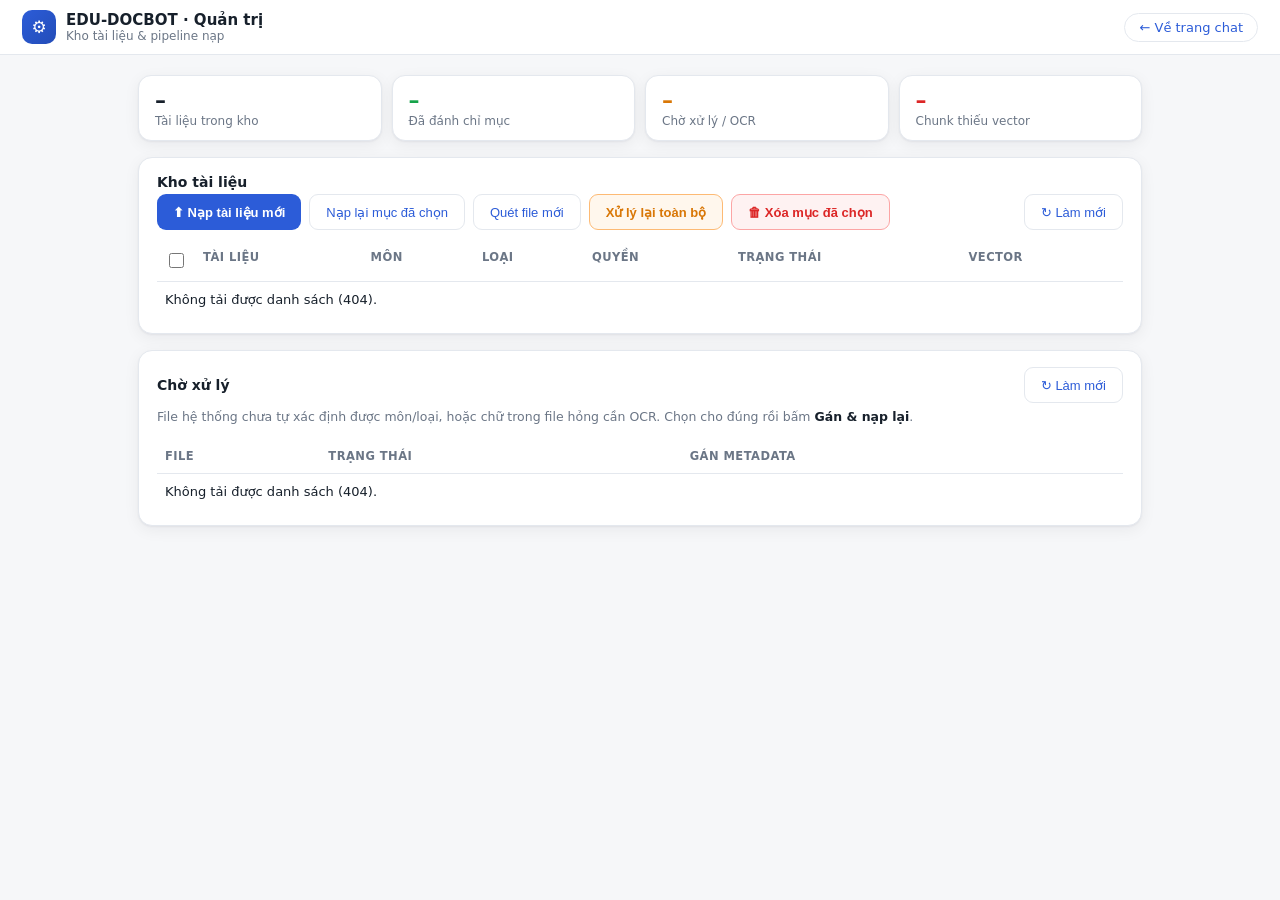
==== web/admin.html @ 2c634951 "frist commit" ====
<!doctype html>
<html lang="vi">
<head>
<meta charset="utf-8">
<meta name="viewport" content="width=device-width, initial-scale=1">
<title>EDU-DOCBOT — Quản trị kho tài liệu</title>
<style>
  :root {
    --bg: #f6f7f9; --panel: #ffffff; --ink: #17202b; --muted: #6b7686;
    --accent: #2c5cd8; --accent-ink: #234db8; --accent-soft: #e6edfc;
    --border: #e4e8ee; --ok: #16a34a; --warn: #d97706; --err: #dc2626;
    --shadow: 0 1px 2px rgba(16, 24, 40, .05), 0 4px 16px rgba(16, 24, 40, .06);
  }
  * { box-sizing: border-box; }
  body { margin: 0; font-family: "Segoe UI", system-ui, -apple-system, sans-serif;
         background: var(--bg); color: var(--ink); min-height: 100vh; }
  header { position: sticky; top: 0; z-index: 10; padding: 10px 22px;
           background: rgba(255,255,255,.94); backdrop-filter: blur(6px);
           border-bottom: 1px solid var(--border);
           display: flex; align-items: center; gap: 12px; }
  .brand { display: flex; align-items: center; gap: 10px; }
  .brand .logo {
    width: 34px; height: 34px; border-radius: 10px;
    background: linear-gradient(135deg, var(--accent), var(--accent-ink));
    color: #fff; display: grid; place-items: center; font-size: 17px;
  }
  .brand h1 { font-size: 15px; margin: 0; line-height: 1.2; }
  .brand .sub { font-size: 12px; color: var(--muted); display: block; }
  header a.back { margin-left: auto; font-size: 13px; color: var(--accent);
             text-decoration: none; border: 1px solid var(--border);
             border-radius: 999px; padding: 6px 14px; transition: all .15s; }
  header a.back:hover { background: var(--accent); border-color: var(--accent); color: #fff; }
  main { max-width: 1040px; margin: 0 auto; padding: 20px 18px 48px;
         display: flex; flex-direction: column; gap: 16px; }

  /* Hàng thống kê nhanh */
  .stats { display: grid; grid-template-columns: repeat(auto-fit, minmax(150px, 1fr)); gap: 10px; }
  .stat { background: var(--panel); border: 1px solid var(--border); border-radius: 13px;
          padding: 12px 16px; box-shadow: var(--shadow); }
  .stat .n { font-size: 22px; font-weight: 700; line-height: 1.2; }
  .stat .t { font-size: 12px; color: var(--muted); }
  .stat.warn .n { color: var(--warn); }
  .stat.err .n { color: var(--err); }
  .stat.ok .n { color: var(--ok); }

  section { background: var(--panel); border: 1px solid var(--border);
            border-radius: 14px; padding: 16px 18px; box-shadow: var(--shadow); }
  h2 { font-size: 14px; margin: 0 0 4px; display: flex; align-items: center; gap: 10px; }
  .hint { font-size: 12.5px; color: var(--muted); margin: 0 0 12px; line-height: 1.6; }
  .hint b { color: var(--ink); }
  .row { display: flex; gap: 8px; flex-wrap: wrap; align-items: center; }
  select, input[type=text] {
    font-size: 13px; height: 36px; padding: 0 10px; border: 1px solid var(--border);
    border-radius: 9px; background: var(--panel); color: var(--ink); outline: none;
  }
  select:focus, input[type=text]:focus { border-color: var(--accent); }
  button { font-size: 13px; height: 36px; padding: 0 16px; border: 0;
           border-radius: 9px; background: var(--accent); color: #fff;
           cursor: pointer; font-weight: 600; transition: filter .15s; }
  button:hover { filter: brightness(1.08); }
  button:disabled { opacity: .5; cursor: default; }
  button.ghost { background: var(--panel); color: var(--accent);
                 border: 1px solid var(--border); font-weight: 500; }
  button.ghost:hover { border-color: var(--accent); filter: none; background: var(--accent-soft); }
  button.warn { background: #fff7ed; color: var(--warn); border: 1px solid #fdba74; }
  button.warn:hover { background: var(--warn); color: #fff; filter: none; }
  button.danger { background: #fef2f2; color: var(--err); border: 1px solid #fca5a5; }
  button.danger:hover { background: var(--err); color: #fff; filter: none; }

  .table-scroll { overflow-x: auto; margin-top: 8px; }
  table { width: 100%; border-collapse: collapse; font-size: 13px; min-width: 640px; }
  th, td { text-align: left; padding: 10px 8px; border-top: 1px solid var(--border);
           vertical-align: top; }
  th { color: var(--muted); font-weight: 600; border-top: 0; font-size: 11.5px;
       text-transform: uppercase; letter-spacing: .04em; white-space: nowrap; }
  tbody tr { transition: background .1s; }
  tbody tr:hover { background: #f7f9fd; }
  td .err { color: var(--muted); font-size: 12px; max-width: 380px; line-height: 1.5;
            margin-top: 4px; }
  .badge { display: inline-block; font-size: 11.5px; font-weight: 600;
           border-radius: 999px; padding: 3px 10px; white-space: nowrap; }
  .badge.indexed { background: #dcfce7; color: #166534; }
  .badge.pending, .badge.pending_review { background: #fef3c7; color: #92400e; }
  .badge.failed, .badge.needs_ocr { background: #fee2e2; color: #991b1b; }
  .badge.vec-ok { background: #dcfce7; color: #166534; }
  .badge.vec-miss { background: #fef3c7; color: #92400e; }
  #uplog, #scanlog { font-size: 12.5px; margin-top: 12px; white-space: pre-wrap;
                     color: var(--muted); background: #f7f9fd; border-radius: 9px;
                     padding: 10px 12px; line-height: 1.7; }
  #uplog:empty, #scanlog:empty { display: none; }
  .file-name { word-break: break-word; font-weight: 500; }
  input[type=checkbox] { width: 15px; height: 15px; accent-color: var(--accent); cursor: pointer; }

  /* Popup nạp tài liệu */
  .modalbk {
    position: fixed; inset: 0; background: rgba(15, 23, 42, .45);
    display: flex; align-items: flex-start; justify-content: center;
    padding: 3vh 16px; z-index: 50; backdrop-filter: blur(2px);
  }
  .modalbk[hidden] { display: none; }
  .modal {
    background: var(--panel); border-radius: 16px; box-shadow: var(--shadow);
    width: min(1100px, 96vw); max-height: 92vh; overflow-y: auto;
    padding: 20px 26px;
  }
  .modal-head { display: flex; align-items: center; justify-content: space-between;
                margin-bottom: 6px; font-size: 15px; }
  .drop {
    border: 2px dashed var(--border); border-radius: 12px; padding: 26px 16px;
    text-align: center; cursor: pointer; color: var(--muted); font-size: 13px;
    transition: all .15s; background: #fafbfd;
  }
  .drop:hover, .drop.over { border-color: var(--accent); background: var(--accent-soft);
                            color: var(--ink); }
  .drop b { color: var(--ink); }
  .drop-icon { font-size: 26px; margin-bottom: 6px; }
  .drop-sub { font-size: 11.5px; margin-top: 4px; }
  /* Thanh tiến độ nạp: pha tải lên (%) và pha xử lý nền (chạy vô định) */
  .pbar {
    display: inline-block; width: 74px; height: 8px; background: var(--border);
    border-radius: 999px; overflow: hidden; vertical-align: middle; margin-right: 6px;
  }
  .pfill { height: 100%; width: 0%; background: var(--accent); border-radius: 999px;
           transition: width .2s; }
  .pbar.indet .pfill { width: 40%; animation: indet 1.1s ease-in-out infinite; }
  @keyframes indet { 0% { margin-left: -40%; } 100% { margin-left: 100%; } }
  .plabel { font-size: 11.5px; color: var(--muted); white-space: nowrap; }
  @media (max-width: 640px) {
    main { padding: 12px 10px 32px; }
    section { padding: 12px; }
  }
</style>
</head>
<body>
<header>
  <div class="brand">
    <div class="logo">⚙️</div>
    <div>
      <h1>EDU-DOCBOT · Quản trị</h1>
      <span class="sub">Kho tài liệu &amp; pipeline nạp</span>
    </div>
  </div>
  <a class="back" href="/">← Về trang chat</a>
</header>
<main>

<div class="stats" id="stats" hidden>
  <div class="stat"><div class="n" id="st-total">–</div><div class="t">Tài liệu trong kho</div></div>
  <div class="stat ok"><div class="n" id="st-indexed">–</div><div class="t">Đã đánh chỉ mục</div></div>
  <div class="stat warn"><div class="n" id="st-pending">–</div><div class="t">Chờ xử lý / OCR</div></div>
  <div class="stat err"><div class="n" id="st-vector">–</div><div class="t">Chunk thiếu vector</div></div>
</div>

<section>
  <h2>Kho tài liệu</h2>
  <div class="row" style="margin: 4px 0 10px">
    <button id="open-upload">⬆ Nạp tài liệu mới</button>
    <button id="reindex-selected" class="ghost">Nạp lại mục đã chọn</button>
    <button id="scan-btn" class="ghost" title="Duyệt thư mục files/ trên máy chủ, nạp file chưa có (5 tầng tự nhận metadata)">Quét file mới</button>
    <button id="reprocess-btn" class="warn" title="Đọc bảng documents, chạy lại trọn pipeline cho từng path">Xử lý lại toàn bộ</button>
    <button id="delete-selected" class="danger" title="Xóa bản ghi + file trên đĩa + dòng manifest của các mục đã tick">🗑 Xóa mục đã chọn</button>
    <button id="docs-refresh" class="ghost" style="margin-left:auto">↻ Làm mới</button>
  </div>
  <div class="table-scroll">
  <table id="docs-table">
    <thead>
      <tr>
        <th style="width:28px"><input type="checkbox" id="docs-all" title="Chọn tất cả"></th>
        <th>Tài liệu</th><th>Môn</th><th>Loại</th><th>Quyền</th><th>Trạng thái</th>
        <th title="Số chunk đã có vector / tổng — thiếu thì tìm kiếm ngữ nghĩa không thấy tài liệu này. Bấm 'Quét file mới' để embed phần thiếu.">Vector</th>
      </tr>
    </thead>
    <tbody></tbody>
  </table>
  </div>
  <div id="scanlog"></div>
</section>

<section>
  <h2>Chờ xử lý <button id="pending-refresh" class="ghost" style="margin-left:auto">↻ Làm mới</button></h2>
  <p class="hint">File hệ thống chưa tự xác định được môn/loại, hoặc chữ trong file hỏng cần OCR.
     Chọn cho đúng rồi bấm <b>Gán &amp; nạp lại</b>.</p>
  <div class="table-scroll">
  <table id="pending-table">
    <thead><tr><th>File</th><th>Trạng thái</th><th>Gán metadata</th></tr></thead>
    <tbody></tbody>
  </table>
  </div>
</section>

</main>

<!-- Popup nạp tài liệu mới — toàn bộ các bước tải lên nằm trong đây -->
<div class="modalbk" id="upload-modal" hidden>
  <div class="modal">
    <div class="modal-head">
      <b>Nạp tài liệu mới</b>
      <button class="ghost" id="close-upload" title="Đóng">✕</button>
    </div>
    <p class="hint">Bước 1: chọn/kéo thả file. Bước 2: chọn <b>môn</b> và <b>loại</b> cho từng dòng
       (metadata chọn tay thắng mọi cách đoán tự động). Bước 3: bấm tải lên tất cả.</p>

    <input type="file" id="up-files" multiple accept=".pdf,.docx,.pptx,.txt,.md" hidden>
    <div class="drop" id="drop">
      <div class="drop-icon">📄</div>
      <div><b>Kéo thả file vào đây</b> hoặc bấm để chọn — chọn thêm bao nhiêu lần cũng được</div>
      <div class="drop-sub">PDF · DOCX · PPTX · TXT · MD</div>
    </div>

    <div class="table-scroll">
    <table id="upload-table" style="display:none">
      <thead>
        <tr>
          <th style="width:34%">File</th>
          <th>Môn học</th>
          <th>Loại</th>
          <th>Quyền</th>
          <th style="width:90px">Trạng thái</th>
          <th style="width:34px"></th>
        </tr>
      </thead>
      <tbody></tbody>
    </table>
    </div>

    <div class="row" id="upload-actions" style="display:none; margin-top:12px">
      <button id="up-btn">⬆ Tải lên tất cả (<span id="up-count">0</span> file)</button>
      <button class="ghost" id="apply-first">Áp lựa chọn dòng đầu cho tất cả</button>
      <button class="ghost" id="clear-files">Xóa danh sách</button>
    </div>
    <div id="uplog"></div>
  </div>
</div>

<script>
const HEADERS = { 'X-User-Id': '4' };   // demo: admin
// Server đặt ADMIN_TOKEN trong .env → mọi lời gọi /admin cần thêm header khớp.
// Hỏi một lần, nhớ trong localStorage; server không đặt thì bỏ qua (demo).
const savedToken = localStorage.getItem('admin_token');
if (savedToken) HEADERS['X-Admin-Token'] = savedToken;
async function ensureAdminAccess() {
  const res = await fetch('/api/v1/admin/courses', { headers: HEADERS });
  if (res.status === 404 && !HEADERS['X-Admin-Token']) {
    const token = prompt('Server yêu cầu mã quản trị (ADMIN_TOKEN):');
    if (token) {
      HEADERS['X-Admin-Token'] = token;
      localStorage.setItem('admin_token', token);
    }
  }
}
const TYPES = {
  giao_trinh: 'Giáo trình', slide: 'Slide', de_cuong: 'Đề cương', de_thi: 'Đề thi',
  bai_tap: 'Bài tập', tai_lieu_tham_khao: 'TL tham khảo', quy_che: 'Quy chế',
};
let COURSES = [];

function esc(s) {
  return String(s ?? '').replace(/[&<>"']/g, c => ({
    '&':'&amp;','<':'&lt;','>':'&gt;','"':'&quot;',"'":'&#39;'}[c]));
}

function courseOptions(selected) {
  return '<option value="">— Môn học —</option>' + COURSES.map(c =>
    `<option value="${esc(c.code)}" ${c.code === selected ? 'selected' : ''}>${esc(c.code)} — ${esc(c.name)}</option>`
  ).join('');
}

function typeOptions(selected) {
  return '<option value="">— Loại —</option>' + Object.entries(TYPES).map(
    ([v, label]) => `<option value="${v}" ${v === selected ? 'selected' : ''}>${label}</option>`).join('');
}

async function loadCourses() {
  try {
    const res = await fetch('/api/v1/admin/courses', { headers: HEADERS });
    if (!res.ok) return;
    COURSES = await res.json();
  } catch {} // danh mục hỏng không được chặn phần còn lại của trang
}

// --- Thống kê nhanh trên đầu trang ------------------------------------------
function renderStats(rows) {
  const el = document.getElementById('stats');
  el.hidden = false;
  const indexed = rows.filter(r => r.status === 'indexed').length;
  const missing = rows.reduce((s, r) => s + Math.max(0, (r.chunks || 0) - (r.embedded || 0)), 0);
  document.getElementById('st-total').textContent = rows.length;
  document.getElementById('st-indexed').textContent = indexed;
  document.getElementById('st-pending').textContent = rows.length - indexed;
  document.getElementById('st-vector').textContent = missing;
}

// --- Popup nạp tài liệu ------------------------------------------------------
const uploadModal = document.getElementById('upload-modal');
document.getElementById('open-upload').addEventListener('click', () => {
  uploadModal.hidden = false;
});
document.getElementById('close-upload').addEventListener('click', () => {
  uploadModal.hidden = true;
  loadDocs();  // đóng popup là kho cập nhật luôn
});
uploadModal.addEventListener('click', e => {
  if (e.target === uploadModal) { uploadModal.hidden = true; loadDocs(); }
});

// --- Upload (trong popup) ----------------------------------------------------
// Mỗi file một HÀNG với lựa chọn riêng (môn/loại/quyền) — một nút tải tất cả.
const dropEl = document.getElementById('drop');
const fileInput = document.getElementById('up-files');
const uploadTable = document.getElementById('upload-table');
const uploadBody = uploadTable.querySelector('tbody');
const uploadActions = document.getElementById('upload-actions');

// Mỗi file một object GIỮ CẢ LỰA CHỌN — render lại bảng không làm mất những gì
// đã chọn (bug cũ: thêm file mới là mọi select bị reset vì innerHTML dựng lại).
let pendingFiles = [];   // [{file, status, course, type, access}]

function accessOptions(selected) {
  const opts = [
    ['public', 'Công khai'], ['faculty', 'Theo khoa'],
    ['course', 'Theo lớp'], ['staff', 'Cán bộ/GV'],
  ];
  return opts.map(([v, label]) =>
    `<option value="${v}" ${v === (selected || 'public') ? 'selected' : ''}>${label}</option>`
  ).join('');
}

function addFiles(fileArray) {
  for (const file of fileArray) {
    // Trùng tên + kích thước với file đã có trong danh sách thì bỏ qua
    if (pendingFiles.some(p => p.file.name === file.name && p.file.size === file.size)) continue;
    pendingFiles.push({ file, status: '', course: '', type: '', access: 'public' });
  }
  renderUploadRows();
}

function renderUploadRows() {
  uploadBody.innerHTML = pendingFiles.map((p, i) => `
    <tr data-i="${i}">
      <td class="file-name" title="${esc(p.file.name)}">${esc(p.file.name)}
        <span style="color:var(--muted);font-weight:400"> · ${(p.file.size / 1048576).toFixed(1)}MB</span></td>
      <td><select class="u-course">${courseOptions(p.course)}</select></td>
      <td><select class="u-type">${typeOptions(p.type)}</select></td>
      <td><select class="u-access">${accessOptions(p.access)}</select></td>
      <td class="u-status">${p.status}</td>
      <td><button class="ghost u-remove" title="Bỏ file này">✕</button></td>
    </tr>`).join('');

  const has = pendingFiles.length > 0;
  uploadTable.style.display = has ? '' : 'none';
  uploadActions.style.display = has ? '' : 'none';
  document.getElementById('up-count').textContent = pendingFiles.length;

  for (const btn of uploadBody.querySelectorAll('.u-remove')) {
    btn.addEventListener('click', e => {
      pendingFiles.splice(Number(e.target.closest('tr').dataset.i), 1);
      renderUploadRows();
    });
  }
}

// Người dùng đổi select nào thì ghi ngay vào state của file tương ứng.
uploadBody.addEventListener('change', e => {
  const tr = e.target.closest('tr');
  if (!tr) return;
  const p = pendingFiles[Number(tr.dataset.i)];
  if (!p) return;
  if (e.target.classList.contains('u-course')) p.course = e.target.value;
  if (e.target.classList.contains('u-type')) p.type = e.target.value;
  if (e.target.classList.contains('u-access')) p.access = e.target.value;
});

dropEl.addEventListener('click', () => fileInput.click());
fileInput.addEventListener('change', () => { addFiles([...fileInput.files]); fileInput.value = ''; });
dropEl.addEventListener('dragover', e => { e.preventDefault(); dropEl.classList.add('over'); });
dropEl.addEventListener('dragleave', () => dropEl.classList.remove('over'));
dropEl.addEventListener('drop', e => {
  e.preventDefault();
  dropEl.classList.remove('over');
  addFiles([...e.dataTransfer.files]);
});

document.getElementById('apply-first').addEventListener('click', () => {
  if (pendingFiles.length < 2) return;
  const first = pendingFiles[0];
  for (const p of pendingFiles.slice(1)) {
    p.course = first.course;
    p.type = first.type;
    p.access = first.access;
  }
  renderUploadRows();
});

document.getElementById('clear-files').addEventListener('click', () => {
  pendingFiles = [];
  renderUploadRows();
});

// Upload BẤT ĐỒNG BỘ hai pha, mỗi hàng một thanh tiến độ:
//   pha 1 — tải lên: XHR với % thật của đường truyền;
//   pha 2 — server xử lý nền (trích xuất/chunk/metadata): thanh chạy + poll
//   /admin/ingest-status/{checksum} mỗi 1.5s tới khi ra trạng thái cuối.
function uploadOne(p, statusEl) {
  return new Promise(resolve => {
    statusEl.innerHTML =
      '<div class="pbar"><div class="pfill"></div></div><span class="plabel">0%</span>';
    const fill = statusEl.querySelector('.pfill');
    const label = statusEl.querySelector('.plabel');

    const params = new URLSearchParams();
    if (p.course) params.set('course_code', p.course);
    params.set('doc_type', p.type);
    params.set('access', p.access);

    const xhr = new XMLHttpRequest();
    xhr.open('POST', '/api/v1/admin/documents?' + params);
    for (const [k, v] of Object.entries(HEADERS)) xhr.setRequestHeader(k, v);
    xhr.upload.onprogress = e => {
      if (e.lengthComputable) {
        const pct = Math.round(e.loaded / e.total * 100);
        fill.style.width = pct + '%';
        label.textContent = pct + '%';
      }
    };
    xhr.onload = () => {
      let data = {};
      try { data = JSON.parse(xhr.responseText); } catch {}
      resolve({ ok: xhr.status >= 200 && xhr.status < 300, data, code: xhr.status });
    };
    xhr.onerror = () => resolve({ ok: false, data: {}, code: 0 });
    const form = new FormData();
    form.append('file', p.file);
    xhr.send(form);
  });
}

async function pollIngest(checksum, statusEl) {
  statusEl.innerHTML =
    '<div class="pbar indet"><div class="pfill"></div></div><span class="plabel">xử lý…</span>';
  for (let i = 0; i < 240; i++) {           // trần ~6 phút cho giáo trình dày
    await new Promise(r => setTimeout(r, 1500));
    try {
      const res = await fetch('/api/v1/admin/ingest-status/' + checksum, { headers: HEADERS });
      if (!res.ok) continue;
      const st = await res.json();
      if (st.status !== 'pending') return st;
    } catch {}
  }
  return { status: 'failed', message: 'quá thời gian chờ — xem mục Chờ xử lý' };
}

document.getElementById('up-btn').addEventListener('click', async () => {
  const logEl = document.getElementById('uplog');
  const rows = [...uploadBody.querySelectorAll('tr')];
  if (!rows.length) return;

  // Kiểm trước toàn bộ — thiếu gì báo ngay, không nạp nửa chừng rồi kẹt
  for (const tr of rows) {
    const p = pendingFiles[Number(tr.dataset.i)];
    if (!p.type || (p.type !== 'quy_che' && !p.course)) {
      tr.querySelector('.u-status').innerHTML = '<span style="color:var(--err)">thiếu môn/loại</span>';
      logEl.textContent = 'Còn file chưa chọn đủ môn/loại — xem cột trạng thái.';
      return;
    }
  }

  const btn = document.getElementById('up-btn');
  btn.disabled = true;
  logEl.textContent = '';
  const followups = [];

  for (const tr of rows) {
    const p = pendingFiles[Number(tr.dataset.i)];
    const statusEl = tr.querySelector('.u-status');
    const r = await uploadOne(p, statusEl);

    if (!r.ok) {
      statusEl.innerHTML = '<span style="color:var(--err)">✗ lỗi</span>';
      logEl.textContent += `✗ ${p.file.name} — ${r.data.detail || r.code || 'mất kết nối'}\n`;
      continue;
    }
    if (r.data.status === 'processing' && r.data.checksum) {
      // Không chờ ở đây — pha xử lý của các file chạy SONG SONG trên server
      followups.push((async () => {
        const st = await pollIngest(r.data.checksum, statusEl);
        const good = st.status === 'indexed';
        statusEl.innerHTML = good
          ? '<span style="color:var(--ok)">✓ indexed</span>'
          : `<span style="color:var(--warn)">⚠ ${esc(st.status)}</span>`;
        logEl.textContent += `${good ? '✓' : '!'} ${p.file.name} — ${st.status}`
          + `${!good && st.message ? ' · ' + st.message.slice(0, 140) : ''}\n`;
        if (good) p._done = true;
      })());
    } else {
      statusEl.innerHTML = `<span style="color:var(--ok)">✓ ${esc(r.data.status)}</span>`;
      logEl.textContent += `✓ ${p.file.name} — ${r.data.status}\n`;
      p._done = true;
    }
  }

  await Promise.all(followups);

  // Hàng thành công tự rời danh sách; hàng lỗi/chờ gán ở lại để xử lý tiếp
  setTimeout(() => {
    pendingFiles = pendingFiles.filter(p => !p._done);
    renderUploadRows();
  }, 1500);
  btn.disabled = false;
  loadPending();
  loadDocs();
});

// --- Kho tài liệu (tickbox chọn xử lý lại) -----------------------------------
async function loadDocs() {
  const body = document.querySelector('#docs-table tbody');
  let rows;
  try {
    const res = await fetch('/api/v1/admin/documents', { headers: HEADERS });
    if (!res.ok) { body.innerHTML = '<tr><td colspan="7">Không tải được danh sách (' + res.status + ').</td></tr>'; return; }
    rows = await res.json();
  } catch {
    body.innerHTML = '<tr><td colspan="7">Mất kết nối máy chủ — bấm Làm mới thử lại.</td></tr>';
    return;
  }
  renderStats(rows);
  if (!rows.length) {
    body.innerHTML = '<tr><td colspan="7" style="color:var(--muted)">Kho trống — bấm "Nạp tài liệu mới".</td></tr>';
    return;
  }
  body.innerHTML = rows.map(r => `
    <tr data-id="${r.id}">
      <td><input type="checkbox" class="d-check"></td>
      <td class="file-name" title="${esc(r.file_path)}">${esc(r.title || r.file_path)}</td>
      <td>${esc(r.course_code || '—')}</td>
      <td>${TYPES[r.type] || esc(r.type || '—')}</td>
      <td>${esc(r.access)}</td>
      <td class="d-status"><span class="badge ${esc(r.status)}">${esc(r.status)}</span></td>
      <td>${r.chunks
        ? (r.embedded === r.chunks
            ? `<span class="badge vec-ok">✓ ${r.chunks}</span>`
            : `<span class="badge vec-miss" title="Thiếu ${r.chunks - r.embedded} chunk chưa có vector — bấm 'Quét file mới' để embed nốt">${r.embedded}/${r.chunks}</span>`)
        : '—'}</td>
    </tr>`).join('');
}

document.getElementById('docs-refresh').addEventListener('click', loadDocs);
document.getElementById('docs-all').addEventListener('change', e => {
  for (const c of document.querySelectorAll('.d-check')) c.checked = e.target.checked;
});

document.getElementById('reindex-selected').addEventListener('click', async (e) => {
  const chosen = [...document.querySelectorAll('#docs-table tbody tr')]
    .filter(tr => tr.querySelector('.d-check')?.checked);
  if (!chosen.length) { alert('Chưa tick chọn tài liệu nào.'); return; }
  if (!confirm(`Xử lý lại ${chosen.length} tài liệu đã chọn?`)) return;

  e.target.disabled = true;
  for (const tr of chosen) {
    const statusEl = tr.querySelector('.d-status');
    statusEl.textContent = '⏳ đang xử lý…';
    try {
      const res = await fetch(`/api/v1/admin/reindex/${tr.dataset.id}`, {
        method: 'POST', headers: HEADERS,
      });
      const data = await res.json();
      statusEl.innerHTML = res.ok
        ? `<span style="color:var(--ok)">✓ ${esc(data.status)}</span>`
        : `<span style="color:var(--err)">✗ ${esc(data.detail || res.status)}</span>`;
    } catch { statusEl.innerHTML = '<span style="color:var(--err)">✗ mất kết nối</span>'; }
  }
  e.target.disabled = false;
  loadPending();
});

document.getElementById('delete-selected').addEventListener('click', async (e) => {
  const chosen = [...document.querySelectorAll('#docs-table tbody tr')]
    .filter(tr => tr.querySelector('.d-check')?.checked);
  if (!chosen.length) { alert('Chưa tick chọn tài liệu nào.'); return; }
  if (!confirm(
    `XÓA VĨNH VIỄN ${chosen.length} tài liệu đã chọn?\n\n` +
    'Cả bản ghi, các đoạn đã đánh chỉ mục, FILE GỐC trên máy chủ và dòng ' +
    'manifest đều bị xóa — không hoàn tác được.'
  )) return;

  e.target.disabled = true;
  const logEl = document.getElementById('scanlog');
  try {
    const res = await fetch('/api/v1/admin/documents/delete', {
      method: 'POST',
      headers: { ...HEADERS, 'Content-Type': 'application/json' },
      body: JSON.stringify({ document_ids: chosen.map(tr => Number(tr.dataset.id)) }),
    });
    const data = await res.json();
    logEl.textContent = res.ok
      ? `Đã xóa ${data.count} tài liệu (${data.files_removed} file trên đĩa):\n`
        + data.deleted.map(d => `  🗑 ${d.title}`).join('\n')
      : 'Xóa thất bại (' + res.status + '): ' + (data.detail || '');
  } catch { logEl.textContent = 'Mất kết nối máy chủ.'; }
  e.target.disabled = false;
  loadDocs();
  loadPending();
});

// --- Chờ xử lý ---------------------------------------------------------------
async function loadPending() {
  const body = document.querySelector('#pending-table tbody');
  let rows;
  try {
    const res = await fetch('/api/v1/admin/pending', { headers: HEADERS });
    if (!res.ok) { body.innerHTML = '<tr><td colspan="3">Không tải được danh sách (' + res.status + ').</td></tr>'; return; }
    rows = await res.json();
  } catch {
    body.innerHTML = '<tr><td colspan="3">Mất kết nối máy chủ — bấm Làm mới thử lại.</td></tr>';
    return;
  }
  if (!rows.length) {
    body.innerHTML = '<tr><td colspan="3" style="color:var(--muted)">Không có file nào chờ xử lý 🎉</td></tr>';
    return;
  }
  body.innerHTML = rows.map(r => `
    <tr data-id="${r.id}">
      <td class="file-name">${esc(r.file_path)}
        <div class="err">${esc(r.error_message || '')}</div></td>
      <td><span class="badge ${esc(r.status)}">${esc(r.status)}</span></td>
      <td>
        <div class="row">
          <select class="as-course">${courseOptions('')}</select>
          <select class="as-type">${typeOptions()}</select>
          <select class="as-access">
            <option value="public">Công khai</option><option value="faculty">Theo khoa</option>
            <option value="course">Theo lớp</option><option value="staff">Cán bộ/GV</option>
          </select>
          <button class="as-btn">Gán &amp; nạp lại</button>
          ${r.status === 'needs_ocr'
            ? '<button class="ocr-btn warn" title="Đọc lại từng trang bằng Gemini vision rồi nạp — vài trang mất ~10-30 giây">🔍 OCR bằng AI</button>'
            : ''}
        </div>
      </td>
    </tr>`).join('');

  for (const btn of body.querySelectorAll('.ocr-btn')) {
    btn.addEventListener('click', async (e) => {
      const tr = e.target.closest('tr');
      e.target.disabled = true; e.target.textContent = '🔍 Đang OCR…';
      try {
        const res = await fetch(`/api/v1/admin/ocr/${tr.dataset.id}`, {
          method: 'POST', headers: HEADERS,
        });
        const data = await res.json();
        if (!res.ok || data.status !== 'indexed') {
          alert('OCR: ' + (data.message || data.detail || res.status));
        }
      } catch { alert('Mất kết nối máy chủ.'); }
      loadPending();
      loadDocs();
    });
  }

  for (const btn of body.querySelectorAll('.as-btn')) {
    btn.addEventListener('click', async (e) => {
      const tr = e.target.closest('tr');
      const payload = {
        document_id: Number(tr.dataset.id),
        course_code: tr.querySelector('.as-course').value || null,
        doc_type: tr.querySelector('.as-type').value,
        access: tr.querySelector('.as-access').value,
      };
      if (!payload.doc_type) { alert('Chọn loại tài liệu đã.'); return; }
      if (payload.doc_type !== 'quy_che' && !payload.course_code) { alert('Loại này phải chọn môn.'); return; }
      e.target.disabled = true; e.target.textContent = 'Đang nạp…';
      try {
        const res = await fetch('/api/v1/admin/assign', {
          method: 'POST',
          headers: { ...HEADERS, 'Content-Type': 'application/json' },
          body: JSON.stringify(payload),
        });
        const data = await res.json();
        if (!res.ok) alert('Lỗi: ' + (data.detail || res.status));
      } catch { alert('Mất kết nối máy chủ.'); }
      loadPending();
      loadDocs();
    });
  }
}
document.getElementById('pending-refresh').addEventListener('click', loadPending);

// --- Nạp theo lô -------------------------------------------------------------
async function runBatch(btn, url, busyLabel, idleLabel) {
  const logEl = document.getElementById('scanlog');
  btn.disabled = true; btn.textContent = busyLabel;
  try {
    const res = await fetch(url, { method: 'POST', headers: HEADERS });
    const data = await res.json();
    if (res.ok) {
      const summary = Object.entries(data.summary || {}).map(([k, v]) => `${k}: ${v}`).join(', ');
      const lines = [(summary || 'không có gì để làm')];
      for (const f of data.files || []) lines.push(`${f.status === 'indexed' ? '+' : '!'} ${f.file} — ${f.status}`);
      logEl.textContent = lines.join('\n');
    } else logEl.textContent = 'Lỗi ' + res.status + ': ' + (data.detail || '');
  } catch { logEl.textContent = 'Mất kết nối máy chủ.'; }
  btn.disabled = false; btn.textContent = idleLabel;
  loadPending();
  loadDocs();
}

document.getElementById('scan-btn').addEventListener('click', (e) =>
  runBatch(e.target, '/api/v1/admin/scan', 'Đang quét…', 'Quét file mới'));

document.getElementById('reprocess-btn').addEventListener('click', (e) => {
  if (!confirm('Xử lý lại TOÀN BỘ tài liệu trong bảng documents?\nToàn kho sẽ được trích xuất, gán metadata, chunk và embed lại — có thể mất vài phút và tốn phí embed.')) return;
  runBatch(e.target, '/api/v1/admin/reprocess-all', 'Đang xử lý lại…', 'Xử lý lại toàn bộ');
});

// Khởi tạo: danh mục môn nạp trước (bảng chờ-xử-lý cần cho dropdown), nhưng
// dù nó hỏng thì hai bảng vẫn phải hiện — không ai phải bấm "Làm mới" mới thấy.
(async () => {
  await ensureAdminAccess();
  await loadCourses();
  loadDocs();
  loadPending();
})();
</script>
</body>
</html>
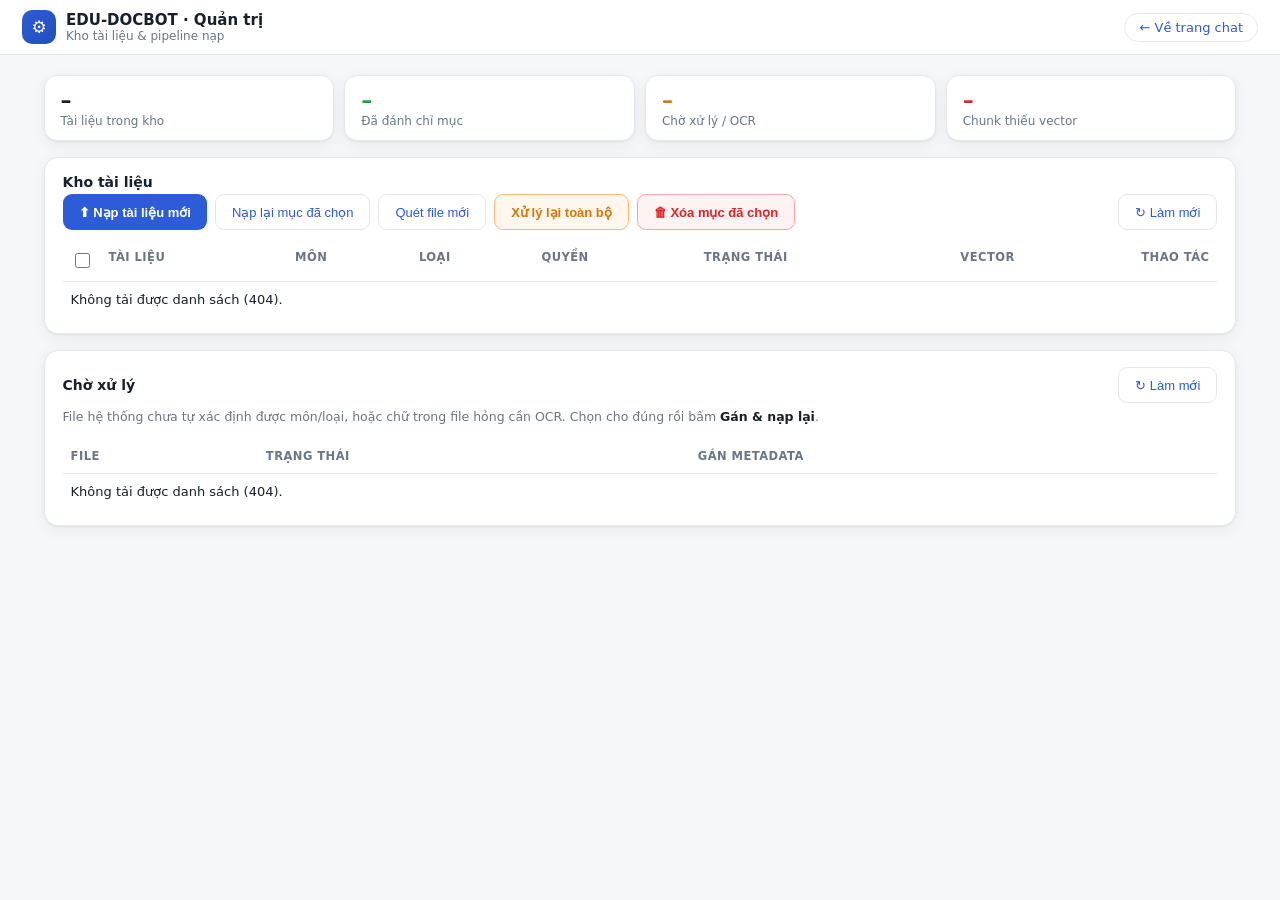
==== commit 550330ce: "a" ====
--- a/web/admin.html
+++ b/web/admin.html
@@ -30,7 +30,7 @@
              text-decoration: none; border: 1px solid var(--border);
              border-radius: 999px; padding: 6px 14px; transition: all .15s; }
   header a.back:hover { background: var(--accent); border-color: var(--accent); color: #fff; }
-  main { max-width: 1040px; margin: 0 auto; padding: 20px 18px 48px;
+  main { max-width: 1500px; width: 96vw; margin: 0 auto; padding: 20px 18px 48px;
          display: flex; flex-direction: column; gap: 16px; }
 
   /* Hàng thống kê nhanh */
@@ -125,6 +125,13 @@
   .pbar.indet .pfill { width: 40%; animation: indet 1.1s ease-in-out infinite; }
   @keyframes indet { 0% { margin-left: -40%; } 100% { margin-left: 100%; } }
   .plabel { font-size: 11.5px; color: var(--muted); white-space: nowrap; }
+  /* Nút thao tác dạng icon trong bảng */
+  .icon-btn {
+    background: var(--panel); border: 1px solid var(--border); color: var(--ink);
+    height: 30px; width: 34px; padding: 0; border-radius: 8px; font-size: 15px;
+    line-height: 1; cursor: pointer; transition: all .15s;
+  }
+  .icon-btn:hover { border-color: var(--accent); background: var(--accent-soft); filter: none; }
   @media (max-width: 640px) {
     main { padding: 12px 10px 32px; }
     section { padding: 12px; }
@@ -168,6 +175,7 @@
         <th style="width:28px"><input type="checkbox" id="docs-all" title="Chọn tất cả"></th>
         <th>Tài liệu</th><th>Môn</th><th>Loại</th><th>Quyền</th><th>Trạng thái</th>
         <th title="Số chunk đã có vector / tổng — thiếu thì tìm kiếm ngữ nghĩa không thấy tài liệu này. Bấm 'Quét file mới' để embed phần thiếu.">Vector</th>
+        <th style="width:70px">Thao tác</th>
       </tr>
     </thead>
     <tbody></tbody>
@@ -434,21 +442,6 @@
   });
 }
 
-async function pollIngest(checksum, statusEl) {
-  statusEl.innerHTML =
-    '<div class="pbar indet"><div class="pfill"></div></div><span class="plabel">xử lý…</span>';
-  for (let i = 0; i < 240; i++) {           // trần ~6 phút cho giáo trình dày
-    await new Promise(r => setTimeout(r, 1500));
-    try {
-      const res = await fetch('/api/v1/admin/ingest-status/' + checksum, { headers: HEADERS });
-      if (!res.ok) continue;
-      const st = await res.json();
-      if (st.status !== 'pending') return st;
-    } catch {}
-  }
-  return { status: 'failed', message: 'quá thời gian chờ — xem mục Chờ xử lý' };
-}
-
 document.getElementById('up-btn').addEventListener('click', async () => {
   const logEl = document.getElementById('uplog');
   const rows = [...uploadBody.querySelectorAll('tr')];
@@ -467,66 +460,73 @@
   const btn = document.getElementById('up-btn');
   btn.disabled = true;
   logEl.textContent = '';
-  const followups = [];
-
+  let sent = 0, failed = 0;
+
+  // Popup chỉ lo pha TẢI LÊN (% đường truyền). Gửi xong là việc của server —
+  // popup đóng, tiến trình xử lý theo dõi ngay trong bảng Kho tài liệu.
   for (const tr of rows) {
     const p = pendingFiles[Number(tr.dataset.i)];
     const statusEl = tr.querySelector('.u-status');
     const r = await uploadOne(p, statusEl);
 
     if (!r.ok) {
+      failed++;
       statusEl.innerHTML = '<span style="color:var(--err)">✗ lỗi</span>';
       logEl.textContent += `✗ ${p.file.name} — ${r.data.detail || r.code || 'mất kết nối'}\n`;
       continue;
     }
-    if (r.data.status === 'processing' && r.data.checksum) {
-      // Không chờ ở đây — pha xử lý của các file chạy SONG SONG trên server
-      followups.push((async () => {
-        const st = await pollIngest(r.data.checksum, statusEl);
-        const good = st.status === 'indexed';
-        statusEl.innerHTML = good
-          ? '<span style="color:var(--ok)">✓ indexed</span>'
-          : `<span style="color:var(--warn)">⚠ ${esc(st.status)}</span>`;
-        logEl.textContent += `${good ? '✓' : '!'} ${p.file.name} — ${st.status}`
-          + `${!good && st.message ? ' · ' + st.message.slice(0, 140) : ''}\n`;
-        if (good) p._done = true;
-      })());
-    } else {
-      statusEl.innerHTML = `<span style="color:var(--ok)">✓ ${esc(r.data.status)}</span>`;
-      logEl.textContent += `✓ ${p.file.name} — ${r.data.status}\n`;
-      p._done = true;
-    }
-  }
-
-  await Promise.all(followups);
-
-  // Hàng thành công tự rời danh sách; hàng lỗi/chờ gán ở lại để xử lý tiếp
-  setTimeout(() => {
-    pendingFiles = pendingFiles.filter(p => !p._done);
-    renderUploadRows();
-  }, 1500);
+    sent++;
+    p._done = true;
+    statusEl.innerHTML = '<span style="color:var(--ok)">✓ đã gửi</span>';
+  }
+
+  pendingFiles = pendingFiles.filter(p => !p._done);
+  renderUploadRows();
   btn.disabled = false;
+
+  const summary = document.getElementById('scanlog');
+  if (failed === 0) {
+    uploadModal.hidden = true;   // đóng popup — kho tài liệu tiếp quản
+    summary.textContent =
+      `⬆ ${sent} file đã tải lên, đang xử lý ở nền — trạng thái cập nhật trực tiếp trong bảng dưới.`;
+  } else {
+    summary.textContent =
+      `⬆ ${sent} file đang xử lý ở nền · ✗ ${failed} file tải lên lỗi — xem trong popup nạp.`;
+  }
+  loadDocs();      // bảng thấy dòng 'pending' sẽ tự làm mới 2s/lần đến khi xong
   loadPending();
-  loadDocs();
 });
 
 // --- Kho tài liệu (tickbox chọn xử lý lại) -----------------------------------
+// Dòng 'pending' = pipeline đang chạy nền → thanh tiến trình ngay trong bảng,
+// và bảng TỰ làm mới mỗi 2s đến khi không còn dòng nào đang xử lý.
+let _docsTimer = null;
+
 async function loadDocs() {
   const body = document.querySelector('#docs-table tbody');
   let rows;
   try {
     const res = await fetch('/api/v1/admin/documents', { headers: HEADERS });
-    if (!res.ok) { body.innerHTML = '<tr><td colspan="7">Không tải được danh sách (' + res.status + ').</td></tr>'; return; }
+    if (!res.ok) { body.innerHTML = '<tr><td colspan="8">Không tải được danh sách (' + res.status + ').</td></tr>'; return; }
     rows = await res.json();
   } catch {
-    body.innerHTML = '<tr><td colspan="7">Mất kết nối máy chủ — bấm Làm mới thử lại.</td></tr>';
+    body.innerHTML = '<tr><td colspan="8">Mất kết nối máy chủ — bấm Làm mới thử lại.</td></tr>';
     return;
   }
   renderStats(rows);
+
+  clearTimeout(_docsTimer);
+  if (rows.some(r => r.status === 'pending')) {
+    _docsTimer = setTimeout(() => { loadDocs(); loadPending(); }, 2000);
+  }
+
   if (!rows.length) {
-    body.innerHTML = '<tr><td colspan="7" style="color:var(--muted)">Kho trống — bấm "Nạp tài liệu mới".</td></tr>';
+    body.innerHTML = '<tr><td colspan="8" style="color:var(--muted)">Kho trống — bấm "Nạp tài liệu mới".</td></tr>';
     return;
   }
+  const statusCell = r => r.status === 'pending'
+    ? '<div class="pbar indet"><div class="pfill"></div></div><span class="plabel">đang xử lý…</span>'
+    : `<span class="badge ${esc(r.status)}">${esc(r.status)}</span>`;
   body.innerHTML = rows.map(r => `
     <tr data-id="${r.id}">
       <td><input type="checkbox" class="d-check"></td>
@@ -534,14 +534,66 @@
       <td>${esc(r.course_code || '—')}</td>
       <td>${TYPES[r.type] || esc(r.type || '—')}</td>
       <td>${esc(r.access)}</td>
-      <td class="d-status"><span class="badge ${esc(r.status)}">${esc(r.status)}</span></td>
+      <td class="d-status">${statusCell(r)}</td>
       <td>${r.chunks
         ? (r.embedded === r.chunks
             ? `<span class="badge vec-ok">✓ ${r.chunks}</span>`
             : `<span class="badge vec-miss" title="Thiếu ${r.chunks - r.embedded} chunk chưa có vector — bấm 'Quét file mới' để embed nốt">${r.embedded}/${r.chunks}</span>`)
         : '—'}</td>
+      <td><button class="icon-btn d-eye" title="Xem trước tài liệu"
+                  data-title="${esc(r.title || r.file_path)}">👁</button></td>
     </tr>`).join('');
-}
+
+  for (const btn of body.querySelectorAll('.d-eye')) {
+    btn.addEventListener('click', e => {
+      const tr = e.target.closest('tr');
+      openDocPreview(Number(tr.dataset.id), e.target.dataset.title);
+    });
+  }
+}
+
+// --- Popup xem trước tài liệu (PDF gốc hoặc bản PDF convert của PPTX/DOCX) ---
+function openDocPreview(documentId, title) {
+  closeDocPreview();
+  const bk = document.createElement('div');
+  bk.className = 'modalbk';
+  bk.id = 'doc-preview';
+  // iframe không gửi được header → truyền danh tính qua ?uid= (API hỗ trợ sẵn)
+  const src = `/api/v1/documents/${documentId}/preview?uid=${HEADERS['X-User-Id']}`;
+  bk.innerHTML = `
+    <div class="modal" style="display:flex;flex-direction:column;height:92vh;padding:0">
+      <div class="modal-head" style="padding:12px 18px;border-bottom:1px solid var(--border);margin:0">
+        <b style="overflow:hidden;text-overflow:ellipsis;white-space:nowrap">📄 ${esc(title || '')}</b>
+        <span style="display:flex;gap:8px">
+          <a class="ghost" style="text-decoration:none;padding:8px 14px;border:1px solid var(--border);border-radius:9px;font-size:13px"
+             href="/api/v1/documents/${documentId}/download" target="_blank">⬇ Tải về</a>
+          <button class="ghost" id="dp-close">✕</button>
+        </span>
+      </div>
+      <iframe id="dp-frame" src="${src}" style="flex:1;width:100%;border:0"></iframe>
+    </div>`;
+  document.body.appendChild(bk);
+  bk.addEventListener('click', e => { if (e.target === bk) closeDocPreview(); });
+  bk.querySelector('#dp-close').addEventListener('click', closeDocPreview);
+
+  // File không có bản xem trước (md/txt, hoặc Office chưa convert) → API trả
+  // 404: báo rõ thay vì để iframe trắng trơn.
+  fetch(src).then(r => {
+    if (r.status === 404) {
+      bk.querySelector('#dp-frame').outerHTML =
+        '<div style="flex:1;display:grid;place-items:center;color:var(--muted);font-size:13.5px;padding:24px;text-align:center">'
+        + 'Định dạng này chưa có bản xem trước.<br>File Office cần nạp lại để hệ thống chuyển sang PDF, '
+        + 'hoặc bạn bấm “Tải về”.</div>';
+    }
+  }).catch(() => {});
+}
+
+function closeDocPreview() {
+  document.getElementById('doc-preview')?.remove();
+}
+document.addEventListener('keydown', e => {
+  if (e.key === 'Escape') closeDocPreview();
+});
 
 document.getElementById('docs-refresh').addEventListener('click', loadDocs);
 document.getElementById('docs-all').addEventListener('change', e => {
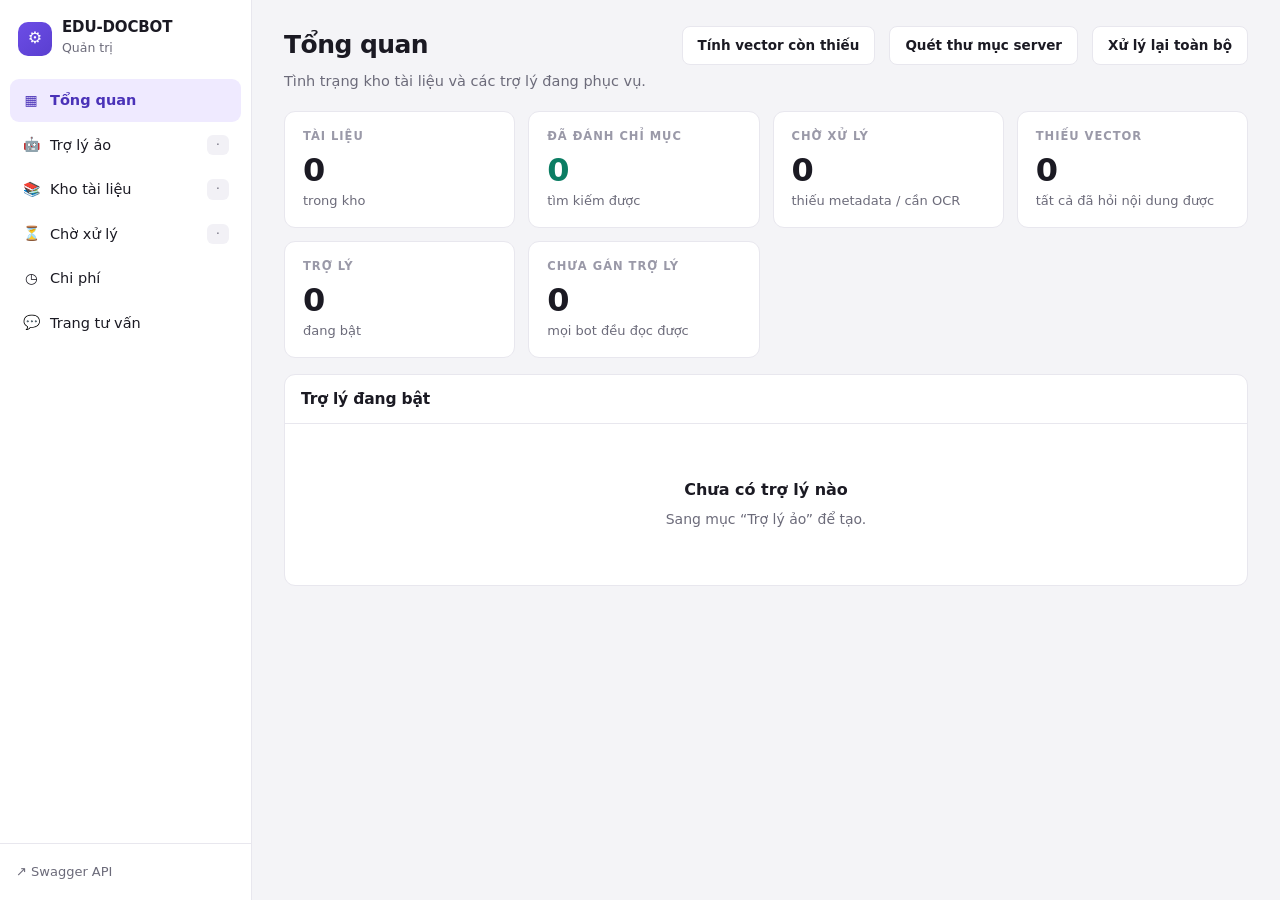
==== commit a5c8c747: "Truy hồi có bối cảnh cho từng đoạn nội dung + nền tảng đa trợ lý Gốc rễ của các ca "trả lời sai ngàn" ====
--- a/web/admin.html
+++ b/web/admin.html
@@ -3,774 +3,1271 @@
 <head>
 <meta charset="utf-8">
 <meta name="viewport" content="width=device-width, initial-scale=1">
-<title>EDU-DOCBOT — Quản trị kho tài liệu</title>
+<title>Quản trị — EDU-DOCBOT</title>
 <style>
-  :root {
-    --bg: #f6f7f9; --panel: #ffffff; --ink: #17202b; --muted: #6b7686;
-    --accent: #2c5cd8; --accent-ink: #234db8; --accent-soft: #e6edfc;
-    --border: #e4e8ee; --ok: #16a34a; --warn: #d97706; --err: #dc2626;
-    --shadow: 0 1px 2px rgba(16, 24, 40, .05), 0 4px 16px rgba(16, 24, 40, .06);
-  }
-  * { box-sizing: border-box; }
-  body { margin: 0; font-family: "Segoe UI", system-ui, -apple-system, sans-serif;
-         background: var(--bg); color: var(--ink); min-height: 100vh; }
-  header { position: sticky; top: 0; z-index: 10; padding: 10px 22px;
-           background: rgba(255,255,255,.94); backdrop-filter: blur(6px);
-           border-bottom: 1px solid var(--border);
-           display: flex; align-items: center; gap: 12px; }
-  .brand { display: flex; align-items: center; gap: 10px; }
-  .brand .logo {
-    width: 34px; height: 34px; border-radius: 10px;
-    background: linear-gradient(135deg, var(--accent), var(--accent-ink));
-    color: #fff; display: grid; place-items: center; font-size: 17px;
-  }
-  .brand h1 { font-size: 15px; margin: 0; line-height: 1.2; }
-  .brand .sub { font-size: 12px; color: var(--muted); display: block; }
-  header a.back { margin-left: auto; font-size: 13px; color: var(--accent);
-             text-decoration: none; border: 1px solid var(--border);
-             border-radius: 999px; padding: 6px 14px; transition: all .15s; }
-  header a.back:hover { background: var(--accent); border-color: var(--accent); color: #fff; }
-  main { max-width: 1500px; width: 96vw; margin: 0 auto; padding: 20px 18px 48px;
-         display: flex; flex-direction: column; gap: 16px; }
-
-  /* Hàng thống kê nhanh */
-  .stats { display: grid; grid-template-columns: repeat(auto-fit, minmax(150px, 1fr)); gap: 10px; }
-  .stat { background: var(--panel); border: 1px solid var(--border); border-radius: 13px;
-          padding: 12px 16px; box-shadow: var(--shadow); }
-  .stat .n { font-size: 22px; font-weight: 700; line-height: 1.2; }
-  .stat .t { font-size: 12px; color: var(--muted); }
-  .stat.warn .n { color: var(--warn); }
-  .stat.err .n { color: var(--err); }
-  .stat.ok .n { color: var(--ok); }
-
-  section { background: var(--panel); border: 1px solid var(--border);
-            border-radius: 14px; padding: 16px 18px; box-shadow: var(--shadow); }
-  h2 { font-size: 14px; margin: 0 0 4px; display: flex; align-items: center; gap: 10px; }
-  .hint { font-size: 12.5px; color: var(--muted); margin: 0 0 12px; line-height: 1.6; }
-  .hint b { color: var(--ink); }
-  .row { display: flex; gap: 8px; flex-wrap: wrap; align-items: center; }
-  select, input[type=text] {
-    font-size: 13px; height: 36px; padding: 0 10px; border: 1px solid var(--border);
-    border-radius: 9px; background: var(--panel); color: var(--ink); outline: none;
-  }
-  select:focus, input[type=text]:focus { border-color: var(--accent); }
-  button { font-size: 13px; height: 36px; padding: 0 16px; border: 0;
-           border-radius: 9px; background: var(--accent); color: #fff;
-           cursor: pointer; font-weight: 600; transition: filter .15s; }
-  button:hover { filter: brightness(1.08); }
-  button:disabled { opacity: .5; cursor: default; }
-  button.ghost { background: var(--panel); color: var(--accent);
-                 border: 1px solid var(--border); font-weight: 500; }
-  button.ghost:hover { border-color: var(--accent); filter: none; background: var(--accent-soft); }
-  button.warn { background: #fff7ed; color: var(--warn); border: 1px solid #fdba74; }
-  button.warn:hover { background: var(--warn); color: #fff; filter: none; }
-  button.danger { background: #fef2f2; color: var(--err); border: 1px solid #fca5a5; }
-  button.danger:hover { background: var(--err); color: #fff; filter: none; }
-
-  .table-scroll { overflow-x: auto; margin-top: 8px; }
-  table { width: 100%; border-collapse: collapse; font-size: 13px; min-width: 640px; }
-  th, td { text-align: left; padding: 10px 8px; border-top: 1px solid var(--border);
-           vertical-align: top; }
-  th { color: var(--muted); font-weight: 600; border-top: 0; font-size: 11.5px;
-       text-transform: uppercase; letter-spacing: .04em; white-space: nowrap; }
-  tbody tr { transition: background .1s; }
-  tbody tr:hover { background: #f7f9fd; }
-  td .err { color: var(--muted); font-size: 12px; max-width: 380px; line-height: 1.5;
-            margin-top: 4px; }
-  .badge { display: inline-block; font-size: 11.5px; font-weight: 600;
-           border-radius: 999px; padding: 3px 10px; white-space: nowrap; }
-  .badge.indexed { background: #dcfce7; color: #166534; }
-  .badge.pending, .badge.pending_review { background: #fef3c7; color: #92400e; }
-  .badge.failed, .badge.needs_ocr { background: #fee2e2; color: #991b1b; }
-  .badge.vec-ok { background: #dcfce7; color: #166534; }
-  .badge.vec-miss { background: #fef3c7; color: #92400e; }
-  #uplog, #scanlog { font-size: 12.5px; margin-top: 12px; white-space: pre-wrap;
-                     color: var(--muted); background: #f7f9fd; border-radius: 9px;
-                     padding: 10px 12px; line-height: 1.7; }
-  #uplog:empty, #scanlog:empty { display: none; }
-  .file-name { word-break: break-word; font-weight: 500; }
-  input[type=checkbox] { width: 15px; height: 15px; accent-color: var(--accent); cursor: pointer; }
-
-  /* Popup nạp tài liệu */
-  .modalbk {
-    position: fixed; inset: 0; background: rgba(15, 23, 42, .45);
-    display: flex; align-items: flex-start; justify-content: center;
-    padding: 3vh 16px; z-index: 50; backdrop-filter: blur(2px);
-  }
-  .modalbk[hidden] { display: none; }
-  .modal {
-    background: var(--panel); border-radius: 16px; box-shadow: var(--shadow);
-    width: min(1100px, 96vw); max-height: 92vh; overflow-y: auto;
-    padding: 20px 26px;
-  }
-  .modal-head { display: flex; align-items: center; justify-content: space-between;
-                margin-bottom: 6px; font-size: 15px; }
-  .drop {
-    border: 2px dashed var(--border); border-radius: 12px; padding: 26px 16px;
-    text-align: center; cursor: pointer; color: var(--muted); font-size: 13px;
-    transition: all .15s; background: #fafbfd;
-  }
-  .drop:hover, .drop.over { border-color: var(--accent); background: var(--accent-soft);
-                            color: var(--ink); }
-  .drop b { color: var(--ink); }
-  .drop-icon { font-size: 26px; margin-bottom: 6px; }
-  .drop-sub { font-size: 11.5px; margin-top: 4px; }
-  /* Thanh tiến độ nạp: pha tải lên (%) và pha xử lý nền (chạy vô định) */
-  .pbar {
-    display: inline-block; width: 74px; height: 8px; background: var(--border);
-    border-radius: 999px; overflow: hidden; vertical-align: middle; margin-right: 6px;
-  }
-  .pfill { height: 100%; width: 0%; background: var(--accent); border-radius: 999px;
-           transition: width .2s; }
-  .pbar.indet .pfill { width: 40%; animation: indet 1.1s ease-in-out infinite; }
-  @keyframes indet { 0% { margin-left: -40%; } 100% { margin-left: 100%; } }
-  .plabel { font-size: 11.5px; color: var(--muted); white-space: nowrap; }
-  /* Nút thao tác dạng icon trong bảng */
-  .icon-btn {
-    background: var(--panel); border: 1px solid var(--border); color: var(--ink);
-    height: 30px; width: 34px; padding: 0; border-radius: 8px; font-size: 15px;
-    line-height: 1; cursor: pointer; transition: all .15s;
-  }
-  .icon-btn:hover { border-color: var(--accent); background: var(--accent-soft); filter: none; }
-  @media (max-width: 640px) {
-    main { padding: 12px 10px 32px; }
-    section { padding: 12px; }
-  }
+:root {
+  --page: #f4f4f7; --panel: #fff; --ink: #1b1a23; --muted: #6c6b7a;
+  --faint: #9a99a8; --line: #e8e7ee; --line-soft: #f2f1f6;
+  --accent: #6c4de6; --accent-soft: #efeaff; --accent-ink: #4a32b8;
+  --ok: #0b7d63; --ok-soft: #e2f2ee;
+  --warn: #a65a0e; --warn-soft: #faeee1;
+  --danger: #b0233f; --danger-soft: #fbe8ec;
+  --r: 11px;
+
+  /* Windows 11 có sẵn Segoe UI Variable — cùng họ Segoe nhưng nét cân và
+     sạch hơn hẳn ở cỡ nhỏ. Display cho tiêu đề (chữ khít, chắc), Text cho
+     phần đọc. Máy không có thì rơi về Segoe UI như cũ, không hỏng gì. */
+  --sans: "Segoe UI Variable Text", "Segoe UI", system-ui, -apple-system, Roboto, sans-serif;
+  --display: "Segoe UI Variable Display", "Segoe UI", system-ui, -apple-system, sans-serif;
+}
+* { box-sizing: border-box; }
+body {
+  margin: 0; font-family: var(--sans);
+  background: var(--page); color: var(--ink);
+  font-size: 15px; line-height: 1.55;
+  -webkit-font-smoothing: antialiased; text-rendering: optimizeLegibility;
+  display: grid; grid-template-columns: 252px 1fr; min-height: 100vh;
+}
+h1, h2, h3, .tile .v { font-family: var(--display); }
+
+/* ===== Sidebar ============================================================ */
+.side {
+  background: var(--panel); border-right: 1px solid var(--line);
+  display: flex; flex-direction: column; position: sticky; top: 0; height: 100vh;
+}
+.side-brand { padding: 18px 18px 14px; display: flex; align-items: center; gap: 10px; }
+.side-brand .mark {
+  width: 34px; height: 34px; border-radius: 10px; flex: none;
+  background: linear-gradient(140deg, var(--accent), #5a3fd0);
+  display: grid; place-items: center; color: #fff; font-size: 16px;
+}
+.side-brand b { font-size: 15px; font-weight: 650; display: block; line-height: 1.2; letter-spacing: -.01em; }
+.side-brand span { font-size: 12.5px; color: var(--muted); }
+.side-nav { padding: 6px 10px; display: flex; flex-direction: column; gap: 2px; }
+.nav-item {
+  display: flex; align-items: center; gap: 10px; width: 100%; text-align: left;
+  font: inherit; font-size: 14.5px; color: var(--ink); background: none;
+  border: 0; border-radius: 9px; padding: 10px 12px; cursor: pointer;
+}
+.nav-item:hover { background: var(--line-soft); }
+.nav-item.on { background: var(--accent-soft); color: var(--accent-ink); font-weight: 650; }
+.nav-item .ico { width: 18px; text-align: center; font-size: 14px; }
+.nav-item .count {
+  margin-left: auto; font-size: 12px; color: var(--muted);
+  background: var(--line-soft); border-radius: 6px; padding: 1px 7px; min-width: 22px; text-align: center;
+}
+.nav-item.on .count { background: #fff; color: var(--accent-ink); }
+.side-foot { margin-top: auto; padding: 14px 16px; border-top: 1px solid var(--line); }
+.side-foot a { font-size: 13px; color: var(--muted); text-decoration: none; display: block; padding: 4px 0; }
+.side-foot a:hover { color: var(--accent); }
+
+/* ===== Vùng nội dung ====================================================== */
+/* Không kẹp bề ngang: đây là bảng điều khiển, màn rộng thì dùng hết màn.
+   Riêng đoạn văn mô tả vẫn giữ trần dòng ở .page-head p cho dễ đọc. */
+.main { padding: 26px 32px 70px; min-width: 0; }
+.page-head { display: flex; align-items: flex-start; gap: 14px; margin-bottom: 18px; }
+.page-head h1 { font-size: 25px; font-weight: 700; letter-spacing: -.022em; margin: 0 0 5px; }
+.page-head p { font-size: 14.5px; color: var(--muted); margin: 0; max-width: 68ch; line-height: 1.6; }
+.page-head .grow { margin-left: auto; }
+.sec { display: none; }
+.sec.on { display: block; }
+
+.card { background: var(--panel); border: 1px solid var(--line); border-radius: var(--r); }
+.card + .card { margin-top: 16px; }
+.card-head {
+  padding: 12px 16px; border-bottom: 1px solid var(--line);
+  display: flex; align-items: center; gap: 10px;
+}
+.card-head h2 { font-size: 15.5px; margin: 0; font-weight: 650; letter-spacing: -.01em; }
+.card-head .grow { margin-left: auto; }
+.card-body { padding: 16px; }
+
+/* ===== Thẻ số ============================================================= */
+/* Ngưỡng 150px làm màn rộng tính ra 8 cột trong khi chỉ có 6 thẻ — thừa hai
+   ô trống bên phải. 200px cho ra đúng 6 cột ở màn 1600 và tự xuống dòng ở màn hẹp. */
+.tiles { display: grid; grid-template-columns: repeat(auto-fit, minmax(200px, 1fr)); gap: 13px; }
+.tile { background: var(--panel); border: 1px solid var(--line); border-radius: var(--r); padding: 16px 18px; }
+.tile .k { font-size: 11.5px; font-weight: 600; letter-spacing: .085em; text-transform: uppercase; color: var(--faint); }
+.tile .v { font-size: 32px; font-weight: 700; line-height: 1.1; letter-spacing: -.03em; margin-top: 7px; font-variant-numeric: tabular-nums; }
+.tile .n { font-size: 13px; color: var(--muted); margin-top: 3px; }
+.tile.warn .v { color: var(--warn); }
+.tile.ok .v { color: var(--ok); }
+
+/* ===== Bảng =============================================================== */
+.scroll { overflow-x: auto; }
+table { width: 100%; border-collapse: collapse; font-size: 14px; }
+thead th {
+  font-size: 11px; letter-spacing: .085em; text-transform: uppercase; color: var(--faint);
+  font-weight: 600; text-align: left; padding: 11px 13px; border-bottom: 1px solid var(--line);
+  white-space: nowrap; background: var(--panel); position: sticky; top: 0;
+}
+tbody td { padding: 12px 13px; border-bottom: 1px solid var(--line-soft); vertical-align: middle; }
+tbody tr:last-child td { border-bottom: 0; }
+tbody tr:hover { background: #fafafd; }
+td.tight { width: 1%; white-space: nowrap; }
+/* Cột tài liệu: 400px, dài hơn thì cắt bằng dấu ba chấm. Rê chuột vào dòng
+   thì thả cho xuống dòng hiện trọn tên — tên tài liệu thật hay dài quá khổ,
+   mà cắt cứng thì không phân biệt nổi hai bản cùng môn. */
+.doc-title {
+  font-weight: 620; max-width: 400px;
+  overflow: hidden; text-overflow: ellipsis; white-space: nowrap;
+}
+tbody tr:hover .doc-title {
+  white-space: normal; overflow: visible; word-break: break-word;
+}
+.sub { font-size: 12.5px; color: var(--muted); }
+
+.badge {
+  font-size: 11.5px; font-weight: 550; border-radius: 6px; padding: 3px 9px; white-space: nowrap;
+  background: var(--line-soft); color: var(--muted);
+}
+.badge.indexed { background: var(--ok-soft); color: var(--ok); }
+.badge.failed { background: var(--danger-soft); color: var(--danger); }
+.badge.pending_review, .badge.needs_ocr, .badge.pending { background: var(--warn-soft); color: var(--warn); }
+
+/* Ô icon bot trên mỗi dòng tài liệu */
+.botcell {
+  display: inline-flex; align-items: center; gap: 5px; border: 1px solid var(--line);
+  background: var(--panel); border-radius: 999px; padding: 4px 10px 4px 6px; cursor: pointer;
+  font: inherit; font-size: 12.5px; color: var(--muted);
+}
+.botcell:hover { border-color: var(--accent); color: var(--accent-ink); }
+.botdot {
+  width: 20px; height: 20px; border-radius: 50%; display: grid; place-items: center;
+  color: #fff; font-size: 10px; flex: none;
+}
+.botcell .none { font-style: italic; color: var(--faint); padding: 0 3px; }
+
+/* ===== Nút ================================================================ */
+.btn {
+  font: inherit; font-size: 13.5px; font-weight: 550; border-radius: 8px; padding: 8px 15px;
+  border: 1px solid var(--line); background: var(--panel); color: var(--ink); cursor: pointer;
+  display: inline-flex; align-items: center; gap: 7px; white-space: nowrap;
+}
+.btn:hover:not(:disabled) { border-color: var(--accent); color: var(--accent); }
+.btn.primary { background: var(--accent); border-color: var(--accent); color: #fff; }
+.btn.primary:hover:not(:disabled) { opacity: .9; color: #fff; }
+.btn.danger { color: var(--danger); }
+.btn.danger:hover:not(:disabled) { background: var(--danger-soft); border-color: var(--danger); color: var(--danger); }
+.btn.sm { padding: 5px 11px; font-size: 12.5px; }
+.btn:disabled { opacity: .5; cursor: default; }
+.btn .spin {
+  width: 12px; height: 12px; border: 2px solid currentColor; border-right-color: transparent;
+  border-radius: 50%; animation: spin .7s linear infinite; display: none;
+}
+.btn.busy .spin { display: block; }
+@keyframes spin { to { transform: rotate(360deg); } }
+@media (prefers-reduced-motion: reduce) { .btn .spin { animation-duration: 2s; } }
+
+/* ===== Trạng thái tải ===================================================== */
+.skel { background: linear-gradient(90deg, #eeedf3 25%, #f6f5f9 50%, #eeedf3 75%);
+  background-size: 400% 100%; animation: sweep 1.3s ease-in-out infinite;
+  border-radius: 6px; height: 12px; }
+@keyframes sweep { 0% { background-position: 100% 0; } 100% { background-position: 0 0; } }
+@media (prefers-reduced-motion: reduce) { .skel { animation: none; } }
+.empty { padding: 38px 20px; text-align: center; color: var(--muted); font-size: 14px; }
+.empty b { display: block; color: var(--ink); font-size: 16px; font-weight: 650; margin-bottom: 6px; }
+.err-box {
+  margin: 12px 0 0; padding: 11px 14px; border-radius: 9px; font-size: 12.5px;
+  background: var(--danger-soft); color: var(--danger); border: 1px solid #f3ccd6;
+}
+
+/* ===== Biểu mẫu =========================================================== */
+.grid2 { display: grid; grid-template-columns: 1fr 1fr; gap: 13px 16px; }
+@media (max-width: 820px) { .grid2 { grid-template-columns: 1fr; } }
+label.f { display: flex; flex-direction: column; gap: 6px; font-size: 13px; font-weight: 550; color: var(--muted); }
+label.f .note { font-size: 12.5px; font-weight: 400; color: var(--faint); line-height: 1.5; }
+input[type=text], input[type=number], textarea, select {
+  font: inherit; font-size: 14px; color: var(--ink); background: var(--panel);
+  border: 1px solid var(--line); border-radius: 8px; padding: 8px 11px; width: 100%;
+}
+textarea { resize: vertical; min-height: 58px; line-height: 1.5; }
+input:focus, textarea:focus, select:focus { outline: 2px solid var(--accent-soft); border-color: var(--accent); }
+input[readonly] { background: var(--line-soft); color: var(--muted); }
+.check { display: flex; align-items: center; gap: 9px; font-size: 14px; color: var(--ink); }
+.check input { width: auto; }
+fieldset { border: 0; padding: 0; margin: 0 0 22px; }
+legend { font-size: 11.5px; letter-spacing: .1em; text-transform: uppercase; color: var(--faint); padding: 0 0 13px; font-weight: 650; }
+
+.chiprow { display: flex; flex-wrap: wrap; gap: 7px; }
+.chk { display: inline-flex; align-items: center; gap: 7px; font-size: 13.5px;
+  border: 1px solid var(--line); border-radius: 999px; padding: 5px 12px; cursor: pointer; }
+.chk input { width: auto; margin: 0; }
+.chk:has(input:checked) { border-color: var(--accent); background: var(--accent-soft); color: var(--accent-ink); }
+.sw { width: 32px; height: 32px; border-radius: 9px; border: 2px solid transparent; cursor: pointer; padding: 0; }
+.sw[aria-pressed="true"] { border-color: var(--ink); }
+
+/* Bộ lọc bot dạng tab */
+.botfilter { display: flex; gap: 7px; flex-wrap: wrap; }
+.fbtn {
+  font: inherit; font-size: 13.5px; border: 1px solid var(--line); background: var(--panel);
+  border-radius: 999px; padding: 6px 15px 6px 7px; cursor: pointer; color: var(--ink);
+  display: inline-flex; align-items: center; gap: 7px;
+}
+.fbtn:hover { border-color: var(--accent); }
+.fbtn.on { border-color: var(--accent); background: var(--accent-soft); color: var(--accent-ink); font-weight: 650; }
+.fbtn .n { font-size: 11px; color: var(--muted); }
+.fbtn.on .n { color: var(--accent-ink); }
+
+/* Danh sách tài liệu chọn được ngay trong màn cấu hình bot */
+.docpick {
+  border: 1px solid var(--line); border-radius: 10px; overflow: hidden;
+}
+.docpick-head {
+  display: flex; align-items: center; gap: 10px; padding: 9px 12px;
+  border-bottom: 1px solid var(--line); background: #fafafd;
+}
+.docpick-head input[type=text] { flex: 1; }
+.docpick-list { max-height: 340px; overflow-y: auto; }
+.docpick-row {
+  display: flex; align-items: center; gap: 11px; padding: 9px 13px;
+  border-bottom: 1px solid var(--line-soft); cursor: pointer;
+}
+.docpick-row:last-child { border-bottom: 0; }
+.docpick-row:hover { background: #fafafd; }
+.docpick-row input { width: auto; margin: 0; flex: none; }
+.docpick-row .t { flex: 1; min-width: 0; }
+.docpick-row .t b { font-weight: 620; display: block; }
+.docpick-row.hidden { display: none; }
+.docpick-foot { padding: 9px 13px; border-top: 1px solid var(--line); background: #fafafd; }
+
+/* Ô trợ lý ở bảng kho — chỉ để xem, việc gán làm ở màn cấu hình bot */
+.botcell-ro {
+  display: inline-flex; align-items: center; gap: 5px;
+  font-size: 12.5px; color: var(--muted);
+}
+
+/* ===== Lớp phủ ============================================================ */
+.modalbk {
+  position: fixed; inset: 0; background: rgba(20,16,50,.5); z-index: 90;
+  display: flex; align-items: center; justify-content: center; padding: 4vh 16px;
+}
+.modal {
+  background: var(--panel); border-radius: 14px; width: min(620px, 96vw);
+  max-height: 92vh; display: flex; flex-direction: column; overflow: hidden;
+  box-shadow: 0 18px 48px rgba(20,16,50,.28);
+}
+.modal-head { padding: 13px 18px; border-bottom: 1px solid var(--line); display: flex; align-items: center; gap: 10px; }
+.modal-head h3 { font-size: 16.5px; font-weight: 650; letter-spacing: -.015em; margin: 0; }
+.modal-head .grow { margin-left: auto; }
+.modal-body { padding: 16px 18px; overflow-y: auto; }
+.modal-foot { padding: 12px 18px; border-top: 1px solid var(--line); display: flex; gap: 9px; background: #fafafd; }
+.modal-foot .grow { margin-left: auto; }
+.x { width: 28px; height: 28px; border: 0; border-radius: 7px; background: none; color: var(--muted); cursor: pointer; font-size: 15px; }
+.x:hover { background: var(--line-soft); color: var(--ink); }
+
+.drop {
+  border: 2px dashed var(--line); border-radius: var(--r); padding: 26px 18px; text-align: center;
+  color: var(--muted); font-size: 14px; cursor: pointer;
+}
+.drop:hover, .drop.over { border-color: var(--accent); background: var(--accent-soft); color: var(--accent-ink); }
+.uprow { display: flex; align-items: center; gap: 10px; padding: 10px 0; border-bottom: 1px solid var(--line-soft); font-size: 13.5px; }
+.uprow .name { flex: 1; min-width: 0; overflow: hidden; text-overflow: ellipsis; white-space: nowrap; }
+.uprow .st { font-size: 11.5px; color: var(--muted); white-space: nowrap; }
+
+.toast {
+  position: fixed; right: 22px; bottom: 22px; z-index: 100; background: var(--ink); color: #fff;
+  font-size: 14px; padding: 12px 18px; border-radius: 10px; box-shadow: 0 8px 24px rgba(0,0,0,.2);
+  opacity: 0; transform: translateY(8px); transition: opacity .18s, transform .18s; pointer-events: none;
+}
+.toast.show { opacity: 1; transform: translateY(0); }
+.toast.err { background: var(--danger); }
+
+@media (max-width: 760px) {
+  body { grid-template-columns: 1fr; }
+  .side { position: static; height: auto; flex-direction: row; flex-wrap: wrap; align-items: center; }
+  .side-nav { flex-direction: row; flex-wrap: wrap; }
+  .side-foot { margin: 0; border: 0; }
+  .main { padding: 16px; }
+}
 </style>
 </head>
 <body>
-<header>
-  <div class="brand">
-    <div class="logo">⚙️</div>
-    <div>
-      <h1>EDU-DOCBOT · Quản trị</h1>
-      <span class="sub">Kho tài liệu &amp; pipeline nạp</span>
-    </div>
+
+<!-- ===== Sidebar ========================================================= -->
+<aside class="side">
+  <div class="side-brand">
+    <div class="mark">⚙</div>
+    <div><b>EDU-DOCBOT</b><span>Quản trị</span></div>
   </div>
-  <a class="back" href="/">← Về trang chat</a>
-</header>
-<main>
-
-<div class="stats" id="stats" hidden>
-  <div class="stat"><div class="n" id="st-total">–</div><div class="t">Tài liệu trong kho</div></div>
-  <div class="stat ok"><div class="n" id="st-indexed">–</div><div class="t">Đã đánh chỉ mục</div></div>
-  <div class="stat warn"><div class="n" id="st-pending">–</div><div class="t">Chờ xử lý / OCR</div></div>
-  <div class="stat err"><div class="n" id="st-vector">–</div><div class="t">Chunk thiếu vector</div></div>
-</div>
-
-<section>
-  <h2>Kho tài liệu</h2>
-  <div class="row" style="margin: 4px 0 10px">
-    <button id="open-upload">⬆ Nạp tài liệu mới</button>
-    <button id="reindex-selected" class="ghost">Nạp lại mục đã chọn</button>
-    <button id="scan-btn" class="ghost" title="Duyệt thư mục files/ trên máy chủ, nạp file chưa có (5 tầng tự nhận metadata)">Quét file mới</button>
-    <button id="reprocess-btn" class="warn" title="Đọc bảng documents, chạy lại trọn pipeline cho từng path">Xử lý lại toàn bộ</button>
-    <button id="delete-selected" class="danger" title="Xóa bản ghi + file trên đĩa + dòng manifest của các mục đã tick">🗑 Xóa mục đã chọn</button>
-    <button id="docs-refresh" class="ghost" style="margin-left:auto">↻ Làm mới</button>
+  <nav class="side-nav" id="nav">
+    <button class="nav-item on" data-sec="tong-quan" type="button"><span class="ico">▦</span> Tổng quan</button>
+    <button class="nav-item" data-sec="tro-ly" type="button"><span class="ico">🤖</span> Trợ lý ảo <span class="count" id="n-bots">·</span></button>
+    <button class="nav-item" data-sec="kho" type="button"><span class="ico">📚</span> Kho tài liệu <span class="count" id="n-docs">·</span></button>
+    <button class="nav-item" data-sec="cho-xu-ly" type="button"><span class="ico">⏳</span> Chờ xử lý <span class="count" id="n-pending">·</span></button>
+    <button class="nav-item" data-sec="chi-phi" type="button"><span class="ico">◷</span> Chi phí</button>
+    <button class="nav-item" data-sec="tu-van" type="button"><span class="ico">💬</span> Trang tư vấn</button>
+  </nav>
+  <div class="side-foot">
+    <a href="/docs" target="_blank">↗ Swagger API</a>
   </div>
-  <div class="table-scroll">
-  <table id="docs-table">
-    <thead>
-      <tr>
-        <th style="width:28px"><input type="checkbox" id="docs-all" title="Chọn tất cả"></th>
-        <th>Tài liệu</th><th>Môn</th><th>Loại</th><th>Quyền</th><th>Trạng thái</th>
-        <th title="Số chunk đã có vector / tổng — thiếu thì tìm kiếm ngữ nghĩa không thấy tài liệu này. Bấm 'Quét file mới' để embed phần thiếu.">Vector</th>
-        <th style="width:70px">Thao tác</th>
-      </tr>
-    </thead>
-    <tbody></tbody>
-  </table>
-  </div>
-  <div id="scanlog"></div>
-</section>
-
-<section>
-  <h2>Chờ xử lý <button id="pending-refresh" class="ghost" style="margin-left:auto">↻ Làm mới</button></h2>
-  <p class="hint">File hệ thống chưa tự xác định được môn/loại, hoặc chữ trong file hỏng cần OCR.
-     Chọn cho đúng rồi bấm <b>Gán &amp; nạp lại</b>.</p>
-  <div class="table-scroll">
-  <table id="pending-table">
-    <thead><tr><th>File</th><th>Trạng thái</th><th>Gán metadata</th></tr></thead>
-    <tbody></tbody>
-  </table>
-  </div>
-</section>
-
+</aside>
+
+<main class="main">
+
+  <!-- ===== Tổng quan ===================================================== -->
+  <section class="sec on" id="sec-tong-quan">
+    <div class="page-head">
+      <div>
+        <h1>Tổng quan</h1>
+        <p>Tình trạng kho tài liệu và các trợ lý đang phục vụ.</p>
+      </div>
+      <span class="grow"></span>
+      <button class="btn" id="btn-embed" type="button"><span class="spin"></span>Tính vector còn thiếu</button>
+      <button class="btn" id="btn-scan" type="button"><span class="spin"></span>Quét thư mục server</button>
+      <button class="btn" id="btn-reprocess" type="button"><span class="spin"></span>Xử lý lại toàn bộ</button>
+    </div>
+    <div class="tiles" id="tiles"></div>
+    <div class="card" style="margin-top:16px">
+      <div class="card-head"><h2>Trợ lý đang bật</h2></div>
+      <div class="card-body" id="overview-bots"></div>
+    </div>
+  </section>
+
+  <!-- ===== Trợ lý ảo ===================================================== -->
+  <section class="sec" id="sec-tro-ly">
+    <div class="page-head">
+      <div>
+        <h1>Trợ lý ảo</h1>
+        <p>Mỗi trợ lý là một bản ghi. Thêm bot, đổi giọng hay tắt bot đều làm ở đây — không cần sửa mã, không cần cài lại.</p>
+      </div>
+      <span class="grow"></span>
+      <button class="btn primary" id="btn-new-bot" type="button">+ Thêm trợ lý</button>
+    </div>
+    <div style="display:grid; grid-template-columns:270px 1fr; gap:16px; align-items:start" id="bot-layout">
+      <div class="card"><div class="card-body" style="padding:6px" id="bot-list"></div></div>
+      <div class="card">
+        <div class="card-head"><h2 id="bot-form-title">Chưa chọn trợ lý</h2></div>
+        <div class="card-body" id="bot-form" hidden></div>
+        <div class="empty" id="bot-empty"><b>Chọn một trợ lý bên trái</b>hoặc bấm “+ Thêm trợ lý” để tạo mới.</div>
+        <div class="modal-foot" id="bot-actions" hidden>
+          <button class="btn primary" id="bot-save" type="button"><span class="spin"></span>Lưu thay đổi</button>
+          <button class="btn" id="bot-revert" type="button">Hoàn tác</button>
+          <span class="grow"></span>
+          <button class="btn danger" id="bot-delete" type="button">Xóa trợ lý</button>
+        </div>
+      </div>
+    </div>
+  </section>
+
+  <!-- ===== Kho tài liệu ================================================== -->
+  <section class="sec" id="sec-kho">
+    <div class="page-head">
+      <div>
+        <h1>Kho tài liệu</h1>
+        <p>Xem kho đang có gì và tài liệu nào thuộc trợ lý nào, rồi nạp thêm.
+        Việc gán tài liệu cho trợ lý làm ở mục <b>Trợ lý ảo</b> — nơi bạn nhìn thấy
+        cả phạm vi của bot cùng lúc.</p>
+      </div>
+      <span class="grow"></span>
+      <button class="btn primary" id="btn-upload" type="button">⬆ Nạp tài liệu</button>
+    </div>
+
+    <div class="card">
+      <div class="card-head">
+        <div class="botfilter" id="doc-filter"></div>
+        <span class="grow"></span>
+        <button class="btn sm" id="btn-bulk-reindex" type="button" disabled><span class="spin"></span>Nạp lại</button>
+        <button class="btn sm danger" id="btn-bulk-delete" type="button" disabled>Xóa</button>
+      </div>
+      <div class="scroll" id="doc-wrap"></div>
+    </div>
+  </section>
+
+  <!-- ===== Chờ xử lý ===================================================== -->
+  <section class="sec" id="sec-cho-xu-ly">
+    <div class="page-head">
+      <div>
+        <h1>Chờ xử lý</h1>
+        <p>File thiếu metadata hoặc hỏng chữ. Gán môn/loại rồi nạp lại, hoặc chạy OCR nếu là bản scan.</p>
+      </div>
+    </div>
+    <div class="card"><div class="scroll" id="pending-wrap"></div></div>
+  </section>
+
+  <!-- ===== Trang tư vấn ================================================== -->
+  <!-- Nhúng thẳng trang chat thật bằng iframe thay vì dựng lại giao diện ở đây:
+       người quản trị thấy đúng cái người dùng thấy, và sửa cấu hình bot xong là
+       bấm ↻ kiểm ngay, khỏi nhảy tab. -->
+  <section class="sec" id="sec-tu-van">
+    <div class="page-head">
+      <div>
+        <h1>Trang tư vấn</h1>
+        <p>Đúng trang mà người dùng thấy. Sửa cấu hình trợ lý xong, bấm nút tải lại ở đây để kiểm ngay.</p>
+      </div>
+      <span class="grow"></span>
+      <button class="btn" id="tv-reload" type="button"><span class="spin"></span>Tải lại</button>
+      <a class="btn" href="/" target="_blank" rel="noopener">Mở tab mới ↗</a>
+    </div>
+    <div class="card" style="overflow:hidden">
+      <iframe id="tv-frame" title="Trang tư vấn"
+              style="width:100%; height:calc(100vh - 210px); min-height:520px; border:0; display:block"></iframe>
+    </div>
+  </section>
+
+  <!-- ===== Chi phí ======================================================= -->
+  <section class="sec" id="sec-chi-phi">
+    <div class="page-head">
+      <div>
+        <h1>Chi phí &amp; lưu lượng</h1>
+        <p>Bảy ngày gần nhất, lấy từ nhật ký truy vấn thật.</p>
+      </div>
+    </div>
+    <div class="tiles" id="cost-tiles"></div>
+    <div class="card" style="margin-top:16px">
+      <div class="card-head"><h2>Phân bố nhánh xử lý</h2></div>
+      <div class="card-body" id="route-dist"></div>
+    </div>
+  </section>
 </main>
 
-<!-- Popup nạp tài liệu mới — toàn bộ các bước tải lên nằm trong đây -->
-<div class="modalbk" id="upload-modal" hidden>
-  <div class="modal">
-    <div class="modal-head">
-      <b>Nạp tài liệu mới</b>
-      <button class="ghost" id="close-upload" title="Đóng">✕</button>
-    </div>
-    <p class="hint">Bước 1: chọn/kéo thả file. Bước 2: chọn <b>môn</b> và <b>loại</b> cho từng dòng
-       (metadata chọn tay thắng mọi cách đoán tự động). Bước 3: bấm tải lên tất cả.</p>
-
-    <input type="file" id="up-files" multiple accept=".pdf,.docx,.pptx,.txt,.md" hidden>
-    <div class="drop" id="drop">
-      <div class="drop-icon">📄</div>
-      <div><b>Kéo thả file vào đây</b> hoặc bấm để chọn — chọn thêm bao nhiêu lần cũng được</div>
-      <div class="drop-sub">PDF · DOCX · PPTX · TXT · MD</div>
-    </div>
-
-    <div class="table-scroll">
-    <table id="upload-table" style="display:none">
-      <thead>
-        <tr>
-          <th style="width:34%">File</th>
-          <th>Môn học</th>
-          <th>Loại</th>
-          <th>Quyền</th>
-          <th style="width:90px">Trạng thái</th>
-          <th style="width:34px"></th>
-        </tr>
-      </thead>
-      <tbody></tbody>
-    </table>
-    </div>
-
-    <div class="row" id="upload-actions" style="display:none; margin-top:12px">
-      <button id="up-btn">⬆ Tải lên tất cả (<span id="up-count">0</span> file)</button>
-      <button class="ghost" id="apply-first">Áp lựa chọn dòng đầu cho tất cả</button>
-      <button class="ghost" id="clear-files">Xóa danh sách</button>
-    </div>
-    <div id="uplog"></div>
-  </div>
-</div>
+<div class="toast" id="toast"></div>
 
 <script>
-const HEADERS = { 'X-User-Id': '4' };   // demo: admin
-// Server đặt ADMIN_TOKEN trong .env → mọi lời gọi /admin cần thêm header khớp.
-// Hỏi một lần, nhớ trong localStorage; server không đặt thì bỏ qua (demo).
-const savedToken = localStorage.getItem('admin_token');
-if (savedToken) HEADERS['X-Admin-Token'] = savedToken;
-async function ensureAdminAccess() {
-  const res = await fetch('/api/v1/admin/courses', { headers: HEADERS });
-  if (res.status === 404 && !HEADERS['X-Admin-Token']) {
-    const token = prompt('Server yêu cầu mã quản trị (ADMIN_TOKEN):');
-    if (token) {
-      HEADERS['X-Admin-Token'] = token;
-      localStorage.setItem('admin_token', token);
+// ===========================================================================
+// Trạng thái chung
+// ===========================================================================
+const $ = id => document.getElementById(id);
+let TOKEN = sessionStorage.getItem('docbot-admin-token') || '';
+let BOTS = [], DOCS = [], COURSES = [], PENDING = [];
+let docFilter = '';          // '' = tất cả, 'chua-gan' = chưa gán bot nào, còn lại là slug
+let curBot = null, isNewBot = false;
+
+const DOC_TYPES = [
+  ['giao_trinh','Giáo trình'], ['slide','Slide'], ['de_cuong','Đề cương'],
+  ['de_thi','Đề thi'], ['bai_tap','Bài tập'],
+  ['tai_lieu_tham_khao','Tài liệu tham khảo'], ['quy_che','Văn bản'],
+];
+const ACCESS = [['public','Công khai'],['faculty','Theo khoa'],['course','Theo lớp'],['staff','Cán bộ']];
+const PALETTES = [
+  { c1:'#6c4de6', c2:'#5a3fd0', soft:'#efeaff', ink:'#4a32b8', shadow:'rgba(76,48,190,.38)' },
+  { c1:'#5b5bd6', c2:'#4646b8', soft:'#e9e9fb', ink:'#3a3a99', shadow:'rgba(70,70,184,.38)' },
+  { c1:'#0e8a63', c2:'#0b6e4f', soft:'#dff3ea', ink:'#0a5d43', shadow:'rgba(11,110,79,.38)' },
+  { c1:'#0f6fbf', c2:'#0c589a', soft:'#e2eefb', ink:'#0a4a80', shadow:'rgba(12,88,154,.38)' },
+  { c1:'#b8532b', c2:'#96421f', soft:'#fbeae2', ink:'#7d3818', shadow:'rgba(150,66,31,.38)' },
+  { c1:'#3f4a5a', c2:'#2c3543', soft:'#eceef1', ink:'#252d3a', shadow:'rgba(44,53,67,.38)' },
+];
+
+const esc = s => String(s ?? '').replace(/[&<>"']/g, c =>
+  ({'&':'&amp;','<':'&lt;','>':'&gt;','"':'&quot;',"'":'&#39;'}[c]));
+
+function toast(msg, err) {
+  const t = $('toast');
+  t.textContent = msg;
+  t.className = 'toast show' + (err ? ' err' : '');
+  setTimeout(() => { t.className = 'toast' + (err ? ' err' : ''); }, 2800);
+}
+
+function headers(json) {
+  const h = { 'X-User-Id': '4' };
+  if (json) h['Content-Type'] = 'application/json';
+  if (TOKEN) h['X-Admin-Token'] = TOKEN;
+  return h;
+}
+
+async function api(path, opts = {}) {
+  const res = await fetch('/api/v1/admin' + path, { headers: headers(opts.body), ...opts });
+  if (res.status === 404 && !TOKEN && !path.includes('/assistants/')) {
+    const t = prompt('Trang quản trị đang khóa. Nhập ADMIN_TOKEN:');
+    if (t) { TOKEN = t; sessionStorage.setItem('docbot-admin-token', t); return api(path, opts); }
+  }
+  if (!res.ok) {
+    let detail = res.status;
+    try { const j = await res.json(); detail = j.detail || detail; } catch {}
+    throw new Error(detail);
+  }
+  return res.status === 204 ? null : res.json();
+}
+
+// Nút có spinner: khóa nút, hiện vòng xoay, luôn mở lại kể cả khi lỗi.
+async function withBusy(btn, fn) {
+  if (!btn) return fn();
+  const old = btn.disabled;
+  btn.classList.add('busy'); btn.disabled = true;
+  try { return await fn(); }
+  finally { btn.classList.remove('busy'); btn.disabled = old; }
+}
+
+// Khung xương trong lúc chờ — thay cho màn hình trắng hoặc chữ "Đang tải…".
+function skeletonTable(host, cols, rows = 5) {
+  host.innerHTML = `<table><tbody>${
+    Array.from({ length: rows }, () => `<tr>${
+      Array.from({ length: cols }, (_, i) =>
+        `<td><div class="skel" style="width:${[70,45,30,55,35,25][i % 6]}%"></div></td>`).join('')
+    }</tr>`).join('')
+  }</tbody></table>`;
+}
+function skeletonTiles(host, n = 4) {
+  host.innerHTML = Array.from({ length: n }, () =>
+    `<div class="tile"><div class="skel" style="width:52%"></div>
+     <div class="skel" style="width:34%;height:22px;margin-top:9px"></div></div>`).join('');
+}
+function emptyBox(title, hint) {
+  return `<div class="empty"><b>${esc(title)}</b>${esc(hint || '')}</div>`;
+}
+function errBox(host, e, retry) {
+  host.innerHTML = `<div class="empty"><b>Không tải được</b>${esc(e.message || e)}</div>`;
+  if (retry) {
+    const b = document.createElement('button');
+    b.className = 'btn'; b.textContent = 'Thử lại';
+    b.style.margin = '0 auto 20px'; b.style.display = 'block';
+    b.addEventListener('click', retry);
+    host.appendChild(b);
+  }
+}
+
+const botBy = slug => BOTS.find(b => b.slug === slug);
+const botColor = b => (b && b.brand && b.brand.c1) || '#8d8ca0';
+const botIcon = b => (b && b.welcome && b.welcome.icon) || '💬';
+
+// ===========================================================================
+// Điều hướng
+// ===========================================================================
+$('nav').addEventListener('click', e => {
+  const btn = e.target.closest('.nav-item');
+  if (!btn) return;
+  document.querySelectorAll('.nav-item').forEach(n => n.classList.toggle('on', n === btn));
+  document.querySelectorAll('.sec').forEach(s => s.classList.toggle('on', s.id === 'sec-' + btn.dataset.sec));
+  if (btn.dataset.sec === 'chi-phi') loadMetrics();
+  if (btn.dataset.sec === 'cho-xu-ly') loadPending();
+  if (btn.dataset.sec === 'tu-van') showTuVan();
+});
+
+// ===========================================================================
+// Tổng quan
+// ===========================================================================
+function renderOverview() {
+  const total = DOCS.length;
+  const indexed = DOCS.filter(d => d.status === 'indexed').length;
+  const noVec = DOCS.filter(d => d.chunks > 0 && d.embedded < d.chunks).length;
+  const unassigned = DOCS.filter(d => !d.assistant_slugs).length;
+  $('tiles').innerHTML = `
+    <div class="tile"><div class="k">Tài liệu</div><div class="v">${total}</div><div class="n">trong kho</div></div>
+    <div class="tile ok"><div class="k">Đã đánh chỉ mục</div><div class="v">${indexed}</div><div class="n">tìm kiếm được</div></div>
+    <div class="tile ${PENDING.length ? 'warn' : ''}"><div class="k">Chờ xử lý</div><div class="v">${PENDING.length}</div><div class="n">thiếu metadata / cần OCR</div></div>
+    <div class="tile ${noVec ? 'warn' : ''}"><div class="k">Thiếu vector</div><div class="v">${noVec}</div>
+      <div class="n">${noVec ? 'chưa hỏi nội dung được — bấm “Tính vector còn thiếu”' : 'tất cả đã hỏi nội dung được'}</div></div>
+    <div class="tile"><div class="k">Trợ lý</div><div class="v">${BOTS.filter(b => b.is_active).length}</div><div class="n">đang bật</div></div>
+    <div class="tile ${unassigned ? 'warn' : ''}"><div class="k">Chưa gán trợ lý</div><div class="v">${unassigned}</div><div class="n">mọi bot đều đọc được</div></div>`;
+
+  $('overview-bots').innerHTML = BOTS.length ? BOTS.map(b => {
+    const n = DOCS.filter(d => (d.assistant_slugs || '').split(',').includes(b.slug)).length;
+    return `<div style="display:flex;align-items:center;gap:11px;padding:9px 0;border-bottom:1px solid var(--line-soft)">
+      <span class="botdot" style="width:26px;height:26px;font-size:12px;background:linear-gradient(140deg,${botColor(b)},${(b.brand||{}).c2||botColor(b)})">${botIcon(b)}</span>
+      <div style="flex:1;min-width:0">
+        <div style="font-weight:600">${esc(b.name)}</div>
+        <div class="sub">${esc(b.tagline || '')}</div>
+      </div>
+      <span class="badge">${n ? n + ' tài liệu riêng' : 'đọc toàn kho'}</span>
+      ${b.is_active ? '' : '<span class="badge">Tắt</span>'}
+    </div>`;
+  }).join('') : emptyBox('Chưa có trợ lý nào', 'Sang mục “Trợ lý ảo” để tạo.');
+}
+
+// Vector tính ở nền sau khi nạp, nên vừa nạp xong nhìn thấy "thiếu vector" là
+// bình thường — chờ chút rồi tải lại. Nút này dành cho lúc nó KẸT thật (hết hạn
+// mức, mạng chớp tắt): chạy đồng bộ và trả về con số thật.
+$('btn-embed').addEventListener('click', e => withBusy(e.currentTarget, async () => {
+  try {
+    const r = await api('/embed', { method: 'POST' });
+    if (r.skipped) toast('Chưa cấu hình được mô hình nhúng — kiểm tra khóa API', true);
+    else if (!r.embedded && !r.remaining) toast('Không có chunk nào thiếu vector');
+    else toast(`Đã tính ${r.embedded} chunk`
+      + (r.failed_batches ? ` · ${r.failed_batches} lô lỗi` : '')
+      + (r.remaining ? ` · còn ${r.remaining} chunk, bấm lại để thử tiếp` : ' · xong'));
+    await loadDocs(); renderOverview();
+  } catch (err) { toast('Không tính được: ' + err.message, true); }
+}));
+
+$('btn-scan').addEventListener('click', e => withBusy(e.currentTarget, async () => {
+  try { const r = await api('/scan', { method: 'POST' });
+    toast(`Quét xong: ${r.indexed ?? 0} nạp mới, ${r.skipped ?? 0} bỏ qua`); await loadAll(); }
+  catch (err) { toast('Quét không được: ' + err.message, true); }
+}));
+$('btn-reprocess').addEventListener('click', e => {
+  if (!confirm('Xử lý lại toàn bộ kho? Việc này chạy lại pipeline cho mọi tài liệu.')) return;
+  withBusy(e.currentTarget, async () => {
+    try { await api('/reprocess-all', { method: 'POST' }); toast('Đã bắt đầu xử lý lại'); await loadAll(); }
+    catch (err) { toast('Không chạy được: ' + err.message, true); }
+  });
+});
+
+// ===========================================================================
+// Trợ lý ảo
+// ===========================================================================
+function renderBotList() {
+  $('bot-list').innerHTML = BOTS.length ? BOTS.map(b => `
+    <button class="nav-item ${curBot && !isNewBot && curBot.slug === b.slug ? 'on' : ''}" data-slug="${esc(b.slug)}" type="button">
+      <span class="botdot" style="background:linear-gradient(140deg,${botColor(b)},${(b.brand||{}).c2||botColor(b)})">${botIcon(b)}</span>
+      <span style="flex:1;min-width:0">
+        <span style="display:block;font-weight:600;overflow:hidden;text-overflow:ellipsis;white-space:nowrap">${esc(b.name)}</span>
+        <span class="sub" style="font-family:ui-monospace,Consolas,monospace">${esc(b.slug)}</span>
+      </span>
+      ${b.is_active ? '' : '<span class="badge">Tắt</span>'}
+    </button>`).join('') : emptyBox('Chưa có trợ lý', '');
+  $('bot-list').querySelectorAll('[data-slug]').forEach(el =>
+    el.addEventListener('click', () => selectBot(el.dataset.slug)));
+  $('n-bots').textContent = BOTS.length;
+}
+
+function blankBot() {
+  return {
+    slug: '', name: '', tagline: '', corpus_label: 'tài liệu hiện có', offer: '',
+    doc_types: [], blocked_topics: [], access_levels: ['public'],
+    sort_order: (BOTS.length + 1) * 10, is_active: 1,
+    replies: { greeting: '', out_of_scope: '', clarify: '', abusive: '' },
+    contact: { hotline: '', website: '' },
+    welcome: { title: '', text: '', icon: '💬', chips: [] },
+    brand: { ...PALETTES[0] },
+    default_doc_type: '',
+    gen_temperature: null, gen_max_tokens: null, gen_thinking_budget: 0,
+  };
+}
+
+function botForm(b) {
+  const types = new Set(b.doc_types || []);
+  const levels = new Set(b.access_levels || []);
+  return `
+  <fieldset>
+    <legend>Nhận dạng</legend>
+    <div class="grid2">
+      <label class="f">Mã định danh (slug)
+        <input type="text" id="b-slug" value="${esc(b.slug)}" ${isNewBot ? '' : 'readonly'} placeholder="tuyen-sinh">
+        <span class="note">Trang chat gọi bot bằng mã này. Đặt xong không đổi.</span>
+      </label>
+      <label class="f">Tên hiển thị
+        <input type="text" id="b-name" value="${esc(b.name)}" placeholder="Trợ lý Tư vấn tuyển sinh">
+      </label>
+      <label class="f">Dòng phụ
+        <input type="text" id="b-tagline" value="${esc(b.tagline)}" placeholder="Ngành học · điểm chuẩn · xét tuyển">
+      </label>
+      <label class="f">Thứ tự hiện
+        <input type="number" id="b-sort" value="${b.sort_order ?? 0}">
+        <span class="note">Số nhỏ đứng trước trong hàng bong bóng.</span>
+      </label>
+    </div>
+    <label class="check" style="margin-top:12px">
+      <input type="checkbox" id="b-active" ${b.is_active ? 'checked' : ''}> Đang bật — tắt thì bong bóng biến mất khỏi trang chat
+    </label>
+  </fieldset>
+
+  <fieldset>
+    <legend>Giọng nói</legend>
+    <div class="grid2">
+      <label class="f">Gọi kho tài liệu là
+        <input type="text" id="b-corpus" value="${esc(b.corpus_label)}" placeholder="tài liệu tuyển sinh hiện có">
+        <span class="note">Ghép vào câu: “em chưa có thông tin trong <b>…</b> ạ”.</span>
+      </label>
+      <label class="f">Câu mời đi tiếp
+        <textarea id="b-offer" placeholder="Anh/chị cần em hỗ trợ thông tin gì về ngành học không ạ?">${esc(b.offer)}</textarea>
+        <span class="note">Kết mọi câu tĩnh — chỗ giữ cho bot không mời sai việc.</span>
+      </label>
+      <label class="f">Câu chào<textarea id="b-greeting">${esc((b.replies||{}).greeting || '')}</textarea></label>
+      <label class="f">Câu ngoài phạm vi<textarea id="b-out">${esc((b.replies||{}).out_of_scope || '')}</textarea></label>
+      <label class="f">Hỏi lại khi câu hỏi cụt<textarea id="b-clarify">${esc((b.replies||{}).clarify || '')}</textarea></label>
+      <label class="f">Từ chối ngôn từ xúc phạm<textarea id="b-abusive">${esc((b.replies||{}).abusive || '')}</textarea></label>
+    </div>
+  </fieldset>
+
+  <fieldset>
+    <legend>Phạm vi — bot này đọc được những gì</legend>
+
+    <label class="f" style="margin-bottom:9px">Loại tài liệu
+      <span class="note">Không chọn = mọi loại.</span>
+    </label>
+    <div class="chiprow" id="b-doctypes">
+      ${DOC_TYPES.map(([v,l]) => `<label class="chk"><input type="checkbox" value="${v}" ${types.has(v)?'checked':''}> ${l}</label>`).join('')}
+    </div>
+
+    <label class="f" style="margin:16px 0 9px">Mức quyền tài liệu bot phục vụ
+      <span class="note">Chọn được nhiều. Đây là bộ lọc chồng lên quyền của người hỏi —
+      chỉ thu hẹp, không bao giờ nới: bot khai phục vụ mức “Cán bộ” cũng không làm
+      sinh viên đọc được tài liệu cán bộ.</span>
+    </label>
+    <div class="chiprow" id="b-access">
+      ${ACCESS.map(([v,l]) => `<label class="chk"><input type="checkbox" value="${v}" ${levels.has(v)?'checked':''}> ${l}</label>`).join('')}
+    </div>
+
+    <label class="f" style="margin:16px 0 9px">Tài liệu riêng của bot này
+      <span class="note">Không tick gì = bot đọc toàn kho theo hai bộ lọc ở trên.
+      Tick từ một tài liệu trở lên = bot CHỈ đọc đúng những tài liệu đã tick.</span>
+    </label>
+    <div class="docpick">
+      <div class="docpick-head">
+        <input type="text" id="b-docsearch" placeholder="Lọc theo tên tài liệu…">
+        <button class="btn sm" type="button" id="b-doc-none">Bỏ chọn hết</button>
+      </div>
+      <div class="docpick-list" id="b-docs"></div>
+      <div class="docpick-foot sub" id="b-doc-count"></div>
+    </div>
+    <label class="f" style="margin-top:15px">Chủ đề bot này KHÔNG nhận
+      <textarea id="b-blocked" placeholder="hoc phi&#10;thoi khoa bieu">${esc((b.blocked_topics||[]).join('\n'))}</textarea>
+      <span class="note">Mỗi dòng một cụm, viết KHÔNG DẤU. Hỏi trúng thì bot trả lời “ngoài phạm vi”.
+      Ví dụ: bot tra cứu tài liệu chặn “hoc phi”, còn bot tuyển sinh thì không — học phí là việc của nó.</span>
+    </label>
+  </fieldset>
+
+  <fieldset>
+    <legend>Mặc định khi nạp tài liệu cho bot này</legend>
+    <label class="f">Loại tài liệu điền sẵn
+      <select id="b-deftype"><option value="">— không đặt sẵn —</option>
+        ${DOC_TYPES.map(([v,l]) => `<option value="${v}" ${b.default_doc_type===v?'selected':''}>${l}</option>`).join('')}
+      </select>
+      <span class="note">Ô quyền ở form nạp sẽ chỉ liệt kê các mức đã chọn ở phần Phạm vi.</span>
+    </label>
+  </fieldset>
+
+  <fieldset>
+    <legend>Tham số sinh trả lời</legend>
+    <div class="grid2">
+      <label class="f">Độ tự nhiên (temperature)
+        <input type="number" id="b-temp" min="0" max="1" step="0.05"
+               value="${b.gen_temperature ?? ''}" placeholder="mặc định hệ thống (0,35)">
+        <span class="note">Thấp = bám sát tài liệu, khô. Cao = mượt hơn nhưng dễ trôi khỏi trích đoạn. Để trống = dùng mặc định.</span>
+      </label>
+      <label class="f">Trần token câu trả lời
+        <input type="number" id="b-maxtok" min="100" max="4096" step="50"
+               value="${b.gen_max_tokens ?? ''}" placeholder="mặc định hệ thống (800)">
+        <span class="note">Chỉ tính phần TRẢ LỜI. Ngân sách suy luận bên dưới được cộng thêm chứ không trừ vào đây.</span>
+      </label>
+    </div>
+    <label class="f" style="margin-top:13px">Ngân sách suy luận (thinking)
+      <input type="number" id="b-think" min="0" max="8192" step="128"
+             value="${b.gen_thinking_budget ?? 0}">
+      <span class="note"><b>0 = tắt, và nên để 0 với hầu hết bot.</b>
+      Token suy luận tính vào output — mà output đắt gấp 4 lần input, nên bật 500 token
+      là chi phí mỗi câu tăng khoảng gấp đôi, bật 1.000 là gấp ba. Nó cũng cộng thêm
+      1–2 giây trước khi chữ đầu tiên hiện ra.
+      Chỉ đáng bật cho bot hay gặp câu so sánh, tổng hợp nhiều tài liệu; câu hỏi tra cứu
+      thông thường thì không cải thiện gì. Đo lại bằng bộ eval trước khi giữ.</span>
+    </label>
+  </fieldset>
+
+  <fieldset>
+    <legend>Khi bot không trả lời được</legend>
+    <div class="grid2">
+      <label class="f">Hotline
+        <input type="text" id="b-hotline" value="${esc((b.contact||{}).hotline || '')}" placeholder="1900 xxx xxx">
+        <span class="note">Bỏ trống thì bot không nhắc gì tới liên hệ. Chỉ điền số thật.</span>
+      </label>
+      <label class="f">Website
+        <input type="text" id="b-website" value="${esc((b.contact||{}).website || '')}" placeholder="www.ten-truong.edu.vn">
+      </label>
+    </div>
+  </fieldset>
+
+  <fieldset>
+    <legend>Màn hình trống</legend>
+    <div class="grid2">
+      <label class="f">Tiêu đề<input type="text" id="b-wtitle" value="${esc((b.welcome||{}).title || '')}"></label>
+      <label class="f">Biểu tượng<input type="text" id="b-wicon" maxlength="4" value="${esc((b.welcome||{}).icon || '💬')}"></label>
+    </div>
+    <label class="f" style="margin-top:12px">Lời giới thiệu<textarea id="b-wtext">${esc((b.welcome||{}).text || '')}</textarea></label>
+    <label class="f" style="margin-top:12px">Câu hỏi gợi ý
+      <textarea id="b-wchips" placeholder="Mỗi dòng một câu">${esc(((b.welcome||{}).chips || []).join('\n'))}</textarea>
+    </label>
+  </fieldset>
+
+  <fieldset style="margin-bottom:0">
+    <legend>Màu nhận diện</legend>
+    <div class="chiprow" id="b-swatches"></div>
+  </fieldset>`;
+}
+
+async function selectBot(slug) {
+  const b = BOTS.find(x => x.slug === slug);
+  if (!b) return;
+  curBot = JSON.parse(JSON.stringify(b));
+  isNewBot = false;
+  botDocIds = new Set();
+  showBotForm(b.name);
+  // Nạp danh sách tài liệu đã gán SAU khi dựng form: form hiện ngay, danh sách
+  // tick vào sau vài trăm mili giây, thay vì bắt người dùng nhìn màn trắng.
+  try {
+    botDocIds = new Set(await api('/assistants/' + encodeURIComponent(slug) + '/documents'));
+    renderDocPicker();
+  } catch {}
+}
+function newBot() {
+  curBot = blankBot(); isNewBot = true; botDocIds = new Set();
+  showBotForm('Trợ lý mới');
+}
+
+function showBotForm(title) {
+  $('bot-form-title').textContent = title;
+  $('bot-form').hidden = false;
+  $('bot-form').innerHTML = botForm(curBot);
+  $('bot-actions').hidden = false;
+  $('bot-empty').hidden = true;
+  $('bot-delete').hidden = isNewBot;
+
+  renderDocPicker();
+
+  const sw = $('b-swatches');
+  PALETTES.forEach(p => {
+    const btn = document.createElement('button');
+    btn.type = 'button'; btn.className = 'sw';
+    btn.style.background = `linear-gradient(140deg, ${p.c1}, ${p.c2})`;
+    btn.setAttribute('aria-pressed', String((curBot.brand || {}).c1 === p.c1));
+    btn.addEventListener('click', () => {
+      curBot.brand = { ...p };
+      [...sw.children].forEach(x => x.setAttribute('aria-pressed', 'false'));
+      btn.setAttribute('aria-pressed', 'true');
+    });
+    sw.appendChild(btn);
+  });
+  renderBotList();
+}
+
+// --- Chọn tài liệu ngay trong màn cấu hình bot ------------------------------
+let botDocIds = new Set();
+
+function renderDocPicker() {
+  const host = $('b-docs');
+  if (!host) return;
+  if (!DOCS.length) {
+    host.innerHTML = emptyBox('Kho chưa có tài liệu nào', 'Sang mục Kho tài liệu để nạp.');
+    $('b-doc-count').textContent = '';
+    return;
+  }
+  host.innerHTML = DOCS.map(d => `
+    <label class="docpick-row" data-name="${esc((d.title || '').toLowerCase())}">
+      <input type="checkbox" value="${d.id}" ${botDocIds.has(d.id) ? 'checked' : ''}>
+      <span class="t">
+        <b title="${esc(d.title)}">${esc(d.title)}</b>
+        <span class="sub">${esc((DOC_TYPES.find(t => t[0] === d.type) || [,d.type])[1])}
+          · ${esc((ACCESS.find(a => a[0] === d.access) || [,d.access])[1])}
+          ${d.course_code ? '· ' + esc(d.course_code) : ''}</span>
+      </span>
+    </label>`).join('');
+  host.querySelectorAll('input').forEach(i => i.addEventListener('change', () => {
+    const id = Number(i.value);
+    i.checked ? botDocIds.add(id) : botDocIds.delete(id);
+    updateDocCount();
+  }));
+  updateDocCount();
+}
+
+function updateDocCount() {
+  const n = botDocIds.size;
+  $('b-doc-count').textContent = n
+    ? `Đã chọn ${n} tài liệu — bot chỉ đọc đúng những tài liệu này.`
+    : 'Chưa chọn tài liệu nào — bot đọc toàn kho theo hai bộ lọc ở trên.';
+}
+
+document.addEventListener('input', e => {
+  if (e.target.id !== 'b-docsearch') return;
+  const q = e.target.value.trim().toLowerCase();
+  document.querySelectorAll('#b-docs .docpick-row').forEach(r =>
+    r.classList.toggle('hidden', q && !r.dataset.name.includes(q)));
+});
+document.addEventListener('click', e => {
+  if (e.target.id !== 'b-doc-none') return;
+  botDocIds.clear();
+  document.querySelectorAll('#b-docs input').forEach(i => { i.checked = false; });
+  updateDocCount();
+});
+
+function collectBot() {
+  const lines = id => $(id).value.split('\n').map(s => s.trim()).filter(Boolean);
+  return {
+    slug: $('b-slug').value.trim().toLowerCase(),
+    name: $('b-name').value.trim(),
+    tagline: $('b-tagline').value.trim(),
+    corpus_label: $('b-corpus').value.trim() || 'tài liệu hiện có',
+    offer: $('b-offer').value.trim(),
+    doc_types: [...$('b-doctypes').querySelectorAll('input:checked')].map(i => i.value),
+    blocked_topics: lines('b-blocked'),
+    sort_order: Number($('b-sort').value || 0),
+    is_active: $('b-active').checked ? 1 : 0,
+    replies: {
+      greeting: $('b-greeting').value.trim(), out_of_scope: $('b-out').value.trim(),
+      clarify: $('b-clarify').value.trim(), abusive: $('b-abusive').value.trim(),
+    },
+    contact: { hotline: $('b-hotline').value.trim(), website: $('b-website').value.trim() },
+    welcome: {
+      title: $('b-wtitle').value.trim(), text: $('b-wtext').value.trim(),
+      icon: $('b-wicon').value.trim() || '💬', chips: lines('b-wchips'),
+    },
+    brand: curBot.brand || PALETTES[0],
+    access_levels: [...$('b-access').querySelectorAll('input:checked')].map(i => i.value),
+    default_doc_type: $('b-deftype').value || null,
+    // Rỗng = dùng mặc định hệ thống, khác hẳn 0.
+    gen_temperature: $('b-temp').value === '' ? null : Number($('b-temp').value),
+    gen_max_tokens: $('b-maxtok').value === '' ? null : Number($('b-maxtok').value),
+    gen_thinking_budget: Number($('b-think').value || 0),
+  };
+}
+
+$('btn-new-bot').addEventListener('click', newBot);
+$('bot-revert').addEventListener('click', () => {
+  if (isNewBot) newBot(); else selectBot(curBot.slug);
+  toast('Đã hoàn tác');
+});
+$('bot-save').addEventListener('click', e => withBusy(e.currentTarget, async () => {
+  const body = collectBot();
+  if (!body.slug) return toast('Thiếu mã định danh', true);
+  if (!body.name) return toast('Thiếu tên hiển thị', true);
+  try {
+    if (isNewBot) await api('/assistants', { method: 'POST', body: JSON.stringify(body) });
+    else await api('/assistants/' + encodeURIComponent(body.slug), { method: 'PUT', body: JSON.stringify(body) });
+    // Danh sách tài liệu lưu bằng một lượt riêng — thay thế trọn bộ, đúng
+    // bằng những ô đang tick.
+    await api('/assistants/' + encodeURIComponent(body.slug) + '/documents',
+      { method: 'PUT', body: JSON.stringify({ document_ids: [...botDocIds] }) });
+    isNewBot = false;
+    await loadBots();
+    await loadDocs();
+    await selectBot(body.slug);
+    renderOverview();
+    toast('Đã lưu — trang chat cập nhật khi tải lại');
+  } catch (err) { toast('Lưu không được: ' + err.message, true); }
+}));
+$('bot-delete').addEventListener('click', async () => {
+  if (!curBot || isNewBot) return;
+  if (!confirm(`Xóa trợ lý “${curBot.name}”? Bong bóng của nó biến mất khỏi trang chat; tài liệu vẫn giữ nguyên.`)) return;
+  try {
+    await api('/assistants/' + encodeURIComponent(curBot.slug), { method: 'DELETE' });
+    curBot = null; $('bot-form').hidden = true; $('bot-actions').hidden = true; $('bot-empty').hidden = false;
+    await loadBots(); await loadDocs(); renderOverview();
+    toast('Đã xóa');
+  } catch (err) { toast('Xóa không được: ' + err.message, true); }
+});
+
+// ===========================================================================
+// Kho tài liệu
+// ===========================================================================
+// Bộ lọc soi ĐÚNG luật đọc của backend, không phải chỉ liệt kê tài liệu đã gán:
+//   bot ĐÃ gán tài liệu -> chỉ những tài liệu đó
+//   bot CHƯA gán        -> toàn kho, lọc theo loại và mức quyền bot khai
+// Nhờ vậy nhìn vào là biết bot thật sự đọc được gì, không phải suy trong đầu.
+function docsInScope() {
+  if (!docFilter) return DOCS;
+  if (docFilter === 'chua-gan') return DOCS.filter(d => !d.assistant_slugs);
+
+  const bot = botBy(docFilter);
+  if (!bot) return [];
+
+  const assigned = DOCS.filter(d => (d.assistant_slugs || '').split(',').includes(docFilter));
+  if (assigned.length) return assigned;
+
+  const types = new Set(bot.doc_types || []);
+  const levels = new Set(bot.access_levels || []);
+  return DOCS.filter(d =>
+    (!types.size || types.has(d.type)) && (!levels.size || levels.has(d.access)));
+}
+
+function renderDocFilter() {
+  const count = slug => {
+    if (slug === 'chua-gan') return DOCS.filter(d => !d.assistant_slugs).length;
+    const saved = docFilter; docFilter = slug;
+    const n = docsInScope().length; docFilter = saved;
+    return n;
+  };
+  $('doc-filter').innerHTML =
+    `<button class="fbtn ${docFilter === '' ? 'on' : ''}" data-f="" type="button">Tất cả <span class="n">${DOCS.length}</span></button>`
+    + BOTS.map(b => `<button class="fbtn ${docFilter === b.slug ? 'on' : ''}" data-f="${esc(b.slug)}" type="button">
+         <span class="botdot" style="background:linear-gradient(140deg,${botColor(b)},${(b.brand||{}).c2||botColor(b)})">${botIcon(b)}</span>
+         ${esc(b.name)} <span class="n">${count(b.slug)}</span></button>`).join('')
+    + `<button class="fbtn ${docFilter === 'chua-gan' ? 'on' : ''}" data-f="chua-gan" type="button">Chưa gán <span class="n">${count('chua-gan')}</span></button>`;
+  $('doc-filter').querySelectorAll('[data-f]').forEach(el =>
+    el.addEventListener('click', () => { docFilter = el.dataset.f; renderDocFilter(); renderDocs(); }));
+}
+
+function renderDocs() {
+  const rows = docsInScope();
+  const host = $('doc-wrap');
+  if (!rows.length) {
+    host.innerHTML = emptyBox(
+      docFilter ? 'Trợ lý này chưa đọc được tài liệu nào' : 'Kho trống',
+      docFilter === 'chua-gan'
+        ? 'Mọi tài liệu đều đã gán cho ít nhất một trợ lý.'
+        : (docFilter ? 'Không có tài liệu nào khớp loại và mức quyền bot đang khai. Nới cấu hình ở mục Trợ lý ảo, hoặc nạp thêm tài liệu.'
+                     : 'Bấm “Nạp tài liệu” hoặc “Quét thư mục server” ở mục Tổng quan.'));
+    updateBulk();
+    return;
+  }
+  host.innerHTML = `<table>
+    <thead><tr>
+      <th class="tight"><input type="checkbox" id="doc-all"></th>
+      <th class="tight">Trợ lý</th>
+      <th>Tài liệu</th><th>Môn</th><th>Loại</th><th>Quyền</th>
+      <th>Trạng thái</th><th>Chunk</th>
+    </tr></thead>
+    <tbody>${rows.map(d => {
+      const slugs = (d.assistant_slugs || '').split(',').filter(Boolean);
+      const vecOk = d.chunks > 0 && d.embedded >= d.chunks;
+      return `<tr data-id="${d.id}">
+        <td class="tight"><input type="checkbox" class="doc-pick"></td>
+        <td class="tight">
+          <span class="botcell-ro">
+            ${slugs.length ? slugs.map(s => {
+              const b = botBy(s);
+              return `<span class="botdot" style="background:linear-gradient(140deg,${botColor(b)},${(b&&b.brand&&b.brand.c2)||botColor(b)})" title="${esc(b ? b.name : s)}">${botIcon(b)}</span>`;
+            }).join('') : '<span style="font-style:italic">mọi bot</span>'}
+          </span>
+        </td>
+        <td><div class="doc-title" title="${esc(d.title)}">${esc(d.title)}</div>
+            <div class="sub">${esc(d.file_path || '')}</div></td>
+        <td>${esc(d.course_code || '—')}</td>
+        <td>${esc((DOC_TYPES.find(t => t[0] === d.type) || [,d.type])[1])}</td>
+        <td>${esc((ACCESS.find(a => a[0] === d.access) || [,d.access])[1])}</td>
+        <td><span class="badge ${esc(d.status)}">${esc(d.status)}</span></td>
+        <td class="tight">${d.chunks || 0}${d.chunks ? (vecOk ? ' <span class="badge indexed">vec</span>' : ' <span class="badge pending">thiếu vec</span>') : ''}</td>
+      </tr>`;
+    }).join('')}</tbody></table>`;
+
+  host.querySelectorAll('.doc-pick').forEach(c => c.addEventListener('change', updateBulk));
+  $('doc-all').addEventListener('change', e => {
+    host.querySelectorAll('.doc-pick').forEach(c => { c.checked = e.target.checked; });
+    updateBulk();
+  });
+  updateBulk();
+}
+
+function pickedDocIds() {
+  return [...$('doc-wrap').querySelectorAll('.doc-pick')]
+    .filter(c => c.checked).map(c => Number(c.closest('tr').dataset.id));
+}
+function updateBulk() {
+  const n = pickedDocIds().length;
+  for (const id of ['btn-bulk-reindex', 'btn-bulk-delete']) $(id).disabled = !n;
+}
+
+$('btn-bulk-reindex').addEventListener('click', e => withBusy(e.currentTarget, async () => {
+  const ids = pickedDocIds();
+  let ok = 0;
+  for (const id of ids) { try { await api('/reindex/' + id, { method: 'POST' }); ok++; } catch {} }
+  toast(`Đã nạp lại ${ok}/${ids.length}`); await loadDocs(); renderOverview();
+}));
+$('btn-bulk-delete').addEventListener('click', async () => {
+  const ids = pickedDocIds();
+  if (!confirm(`Xóa vĩnh viễn ${ids.length} tài liệu? Cả file gốc cũng bị xóa.`)) return;
+  try {
+    await api('/documents/delete', { method: 'POST', body: JSON.stringify({ document_ids: ids }) });
+    toast('Đã xóa'); await loadDocs(); renderOverview();
+  } catch (err) { toast('Xóa không được: ' + err.message, true); }
+});
+
+// ===== Nạp tài liệu ========================================================
+$('btn-upload').addEventListener('click', () => {
+  const bot = docFilter && docFilter !== 'chua-gan' ? botBy(docFilter) : null;
+  const bk = document.createElement('div');
+  bk.className = 'modalbk';
+  bk.innerHTML = `<div class="modal">
+    <div class="modal-head"><h3>Nạp tài liệu${bot ? ' cho ' + esc(bot.name) : ''}</h3>
+      <span class="grow"></span><button class="x">✕</button></div>
+    <div class="modal-body">
+      ${bot ? `<p class="sub" style="margin:0 0 12px">Tài liệu nạp ở đây tự gán cho <b>${esc(bot.name)}</b>${
+          bot.default_doc_type ? `, loại mặc định <b>${esc((DOC_TYPES.find(t=>t[0]===bot.default_doc_type)||[,''])[1])}</b>` : ''}.</p>`
+        : `<p class="sub" style="margin:0 0 12px">Đang ở chế độ “Tất cả” nên tài liệu không gán bot nào — mọi trợ lý đều đọc được. Chọn một trợ lý ở bộ lọc trước khi nạp nếu muốn gán riêng.</p>`}
+      <div class="drop" id="drop">Kéo thả file vào đây, hoặc bấm để chọn<br>
+        <span class="sub">PDF · DOCX · PPTX · TXT · MD — tối đa 100 MB mỗi file</span></div>
+      <input type="file" id="picker" multiple hidden accept=".pdf,.docx,.pptx,.txt,.md">
+      <div class="grid2" style="margin-top:14px">
+        <label class="f">Môn học
+          <select id="u-course"><option value="">— không gắn môn —</option>
+            ${COURSES.map(c => `<option value="${esc(c.code)}">${esc(c.code)} — ${esc(c.name)}</option>`).join('')}
+          </select></label>
+        <label class="f">Loại tài liệu
+          <select id="u-type"><option value="">— tự đoán —</option>
+            ${DOC_TYPES.map(([v,l]) => `<option value="${v}" ${bot && bot.default_doc_type===v?'selected':''}>${l}</option>`).join('')}
+          </select></label>
+        <label class="f">Quyền truy cập
+          <select id="u-access">
+            ${(bot && bot.access_levels && bot.access_levels.length
+                ? ACCESS.filter(([v]) => bot.access_levels.includes(v))
+                : ACCESS
+              ).map(([v,l]) => `<option value="${v}">${l}</option>`).join('')}
+          </select>
+          ${bot && bot.access_levels && bot.access_levels.length
+            ? '<span class="note">Chỉ liệt kê các mức trợ lý này phục vụ.</span>' : ''}
+        </label>
+      </div>
+      <div id="uplist" style="margin-top:12px"></div>
+    </div>
+    <div class="modal-foot">
+      <button class="btn primary" id="u-go" disabled><span class="spin"></span>Tải lên tất cả</button>
+      <button class="btn" data-cancel>Đóng</button>
+    </div></div>`;
+  document.body.appendChild(bk);
+
+  const close = () => bk.remove();
+  bk.querySelector('.x').addEventListener('click', close);
+  bk.querySelector('[data-cancel]').addEventListener('click', close);
+  bk.addEventListener('click', e => { if (e.target === bk) close(); });
+
+  let files = [];
+  const drop = bk.querySelector('#drop'), picker = bk.querySelector('#picker');
+  const list = bk.querySelector('#uplist'), go = bk.querySelector('#u-go');
+
+  const render = () => {
+    list.innerHTML = files.map((f, i) =>
+      `<div class="uprow"><span class="name">${esc(f.name)}</span>
+       <span class="st" data-st="${i}">${(f.size/1048576).toFixed(1)} MB</span></div>`).join('');
+    go.disabled = !files.length;
+  };
+  const add = arr => { files = files.concat([...arr]); render(); };
+
+  drop.addEventListener('click', () => picker.click());
+  picker.addEventListener('change', () => add(picker.files));
+  ['dragenter','dragover'].forEach(ev => drop.addEventListener(ev, e => { e.preventDefault(); drop.classList.add('over'); }));
+  ['dragleave','drop'].forEach(ev => drop.addEventListener(ev, e => { e.preventDefault(); drop.classList.remove('over'); }));
+  drop.addEventListener('drop', e => add(e.dataTransfer.files));
+
+  go.addEventListener('click', () => withBusy(go, async () => {
+    const q = new URLSearchParams();
+    if (bk.querySelector('#u-course').value) q.set('course_code', bk.querySelector('#u-course').value);
+    if (bk.querySelector('#u-type').value) q.set('doc_type', bk.querySelector('#u-type').value);
+    q.set('access', bk.querySelector('#u-access').value);
+    if (bot) q.set('assistant', bot.slug);
+
+    let ok = 0;
+    for (let i = 0; i < files.length; i++) {
+      const st = bk.querySelector(`[data-st="${i}"]`);
+      st.textContent = 'đang tải…';
+      const fd = new FormData();
+      fd.append('file', files[i]);
+      try {
+        const res = await fetch('/api/v1/admin/documents?' + q, { method: 'POST', headers: headers(), body: fd });
+        if (!res.ok) throw new Error((await res.json()).detail || res.status);
+        st.textContent = '✓ đang xử lý ở nền'; ok++;
+      } catch (err) { st.textContent = '✕ ' + String(err.message).slice(0, 40); }
     }
-  }
-}
-const TYPES = {
-  giao_trinh: 'Giáo trình', slide: 'Slide', de_cuong: 'Đề cương', de_thi: 'Đề thi',
-  bai_tap: 'Bài tập', tai_lieu_tham_khao: 'TL tham khảo', quy_che: 'Quy chế',
-};
-let COURSES = [];
-
-function esc(s) {
-  return String(s ?? '').replace(/[&<>"']/g, c => ({
-    '&':'&amp;','<':'&lt;','>':'&gt;','"':'&quot;',"'":'&#39;'}[c]));
-}
-
-function courseOptions(selected) {
-  return '<option value="">— Môn học —</option>' + COURSES.map(c =>
-    `<option value="${esc(c.code)}" ${c.code === selected ? 'selected' : ''}>${esc(c.code)} — ${esc(c.name)}</option>`
-  ).join('');
-}
-
-function typeOptions(selected) {
-  return '<option value="">— Loại —</option>' + Object.entries(TYPES).map(
-    ([v, label]) => `<option value="${v}" ${v === selected ? 'selected' : ''}>${label}</option>`).join('');
-}
-
-async function loadCourses() {
+    toast(`Đã tải lên ${ok}/${files.length} — pipeline chạy ở nền`);
+    await loadDocs(); renderOverview();
+  }));
+});
+
+// ===========================================================================
+// Chờ xử lý
+// ===========================================================================
+async function loadPending() {
+  const host = $('pending-wrap');
+  skeletonTable(host, 5, 3);
   try {
-    const res = await fetch('/api/v1/admin/courses', { headers: HEADERS });
-    if (!res.ok) return;
-    COURSES = await res.json();
-  } catch {} // danh mục hỏng không được chặn phần còn lại của trang
-}
-
-// --- Thống kê nhanh trên đầu trang ------------------------------------------
-function renderStats(rows) {
-  const el = document.getElementById('stats');
-  el.hidden = false;
-  const indexed = rows.filter(r => r.status === 'indexed').length;
-  const missing = rows.reduce((s, r) => s + Math.max(0, (r.chunks || 0) - (r.embedded || 0)), 0);
-  document.getElementById('st-total').textContent = rows.length;
-  document.getElementById('st-indexed').textContent = indexed;
-  document.getElementById('st-pending').textContent = rows.length - indexed;
-  document.getElementById('st-vector').textContent = missing;
-}
-
-// --- Popup nạp tài liệu ------------------------------------------------------
-const uploadModal = document.getElementById('upload-modal');
-document.getElementById('open-upload').addEventListener('click', () => {
-  uploadModal.hidden = false;
-});
-document.getElementById('close-upload').addEventListener('click', () => {
-  uploadModal.hidden = true;
-  loadDocs();  // đóng popup là kho cập nhật luôn
-});
-uploadModal.addEventListener('click', e => {
-  if (e.target === uploadModal) { uploadModal.hidden = true; loadDocs(); }
-});
-
-// --- Upload (trong popup) ----------------------------------------------------
-// Mỗi file một HÀNG với lựa chọn riêng (môn/loại/quyền) — một nút tải tất cả.
-const dropEl = document.getElementById('drop');
-const fileInput = document.getElementById('up-files');
-const uploadTable = document.getElementById('upload-table');
-const uploadBody = uploadTable.querySelector('tbody');
-const uploadActions = document.getElementById('upload-actions');
-
-// Mỗi file một object GIỮ CẢ LỰA CHỌN — render lại bảng không làm mất những gì
-// đã chọn (bug cũ: thêm file mới là mọi select bị reset vì innerHTML dựng lại).
-let pendingFiles = [];   // [{file, status, course, type, access}]
-
-function accessOptions(selected) {
-  const opts = [
-    ['public', 'Công khai'], ['faculty', 'Theo khoa'],
-    ['course', 'Theo lớp'], ['staff', 'Cán bộ/GV'],
-  ];
-  return opts.map(([v, label]) =>
-    `<option value="${v}" ${v === (selected || 'public') ? 'selected' : ''}>${label}</option>`
-  ).join('');
-}
-
-function addFiles(fileArray) {
-  for (const file of fileArray) {
-    // Trùng tên + kích thước với file đã có trong danh sách thì bỏ qua
-    if (pendingFiles.some(p => p.file.name === file.name && p.file.size === file.size)) continue;
-    pendingFiles.push({ file, status: '', course: '', type: '', access: 'public' });
-  }
-  renderUploadRows();
-}
-
-function renderUploadRows() {
-  uploadBody.innerHTML = pendingFiles.map((p, i) => `
-    <tr data-i="${i}">
-      <td class="file-name" title="${esc(p.file.name)}">${esc(p.file.name)}
-        <span style="color:var(--muted);font-weight:400"> · ${(p.file.size / 1048576).toFixed(1)}MB</span></td>
-      <td><select class="u-course">${courseOptions(p.course)}</select></td>
-      <td><select class="u-type">${typeOptions(p.type)}</select></td>
-      <td><select class="u-access">${accessOptions(p.access)}</select></td>
-      <td class="u-status">${p.status}</td>
-      <td><button class="ghost u-remove" title="Bỏ file này">✕</button></td>
-    </tr>`).join('');
-
-  const has = pendingFiles.length > 0;
-  uploadTable.style.display = has ? '' : 'none';
-  uploadActions.style.display = has ? '' : 'none';
-  document.getElementById('up-count').textContent = pendingFiles.length;
-
-  for (const btn of uploadBody.querySelectorAll('.u-remove')) {
-    btn.addEventListener('click', e => {
-      pendingFiles.splice(Number(e.target.closest('tr').dataset.i), 1);
-      renderUploadRows();
-    });
-  }
-}
-
-// Người dùng đổi select nào thì ghi ngay vào state của file tương ứng.
-uploadBody.addEventListener('change', e => {
-  const tr = e.target.closest('tr');
-  if (!tr) return;
-  const p = pendingFiles[Number(tr.dataset.i)];
-  if (!p) return;
-  if (e.target.classList.contains('u-course')) p.course = e.target.value;
-  if (e.target.classList.contains('u-type')) p.type = e.target.value;
-  if (e.target.classList.contains('u-access')) p.access = e.target.value;
-});
-
-dropEl.addEventListener('click', () => fileInput.click());
-fileInput.addEventListener('change', () => { addFiles([...fileInput.files]); fileInput.value = ''; });
-dropEl.addEventListener('dragover', e => { e.preventDefault(); dropEl.classList.add('over'); });
-dropEl.addEventListener('dragleave', () => dropEl.classList.remove('over'));
-dropEl.addEventListener('drop', e => {
-  e.preventDefault();
-  dropEl.classList.remove('over');
-  addFiles([...e.dataTransfer.files]);
-});
-
-document.getElementById('apply-first').addEventListener('click', () => {
-  if (pendingFiles.length < 2) return;
-  const first = pendingFiles[0];
-  for (const p of pendingFiles.slice(1)) {
-    p.course = first.course;
-    p.type = first.type;
-    p.access = first.access;
-  }
-  renderUploadRows();
-});
-
-document.getElementById('clear-files').addEventListener('click', () => {
-  pendingFiles = [];
-  renderUploadRows();
-});
-
-// Upload BẤT ĐỒNG BỘ hai pha, mỗi hàng một thanh tiến độ:
-//   pha 1 — tải lên: XHR với % thật của đường truyền;
-//   pha 2 — server xử lý nền (trích xuất/chunk/metadata): thanh chạy + poll
-//   /admin/ingest-status/{checksum} mỗi 1.5s tới khi ra trạng thái cuối.
-function uploadOne(p, statusEl) {
-  return new Promise(resolve => {
-    statusEl.innerHTML =
-      '<div class="pbar"><div class="pfill"></div></div><span class="plabel">0%</span>';
-    const fill = statusEl.querySelector('.pfill');
-    const label = statusEl.querySelector('.plabel');
-
-    const params = new URLSearchParams();
-    if (p.course) params.set('course_code', p.course);
-    params.set('doc_type', p.type);
-    params.set('access', p.access);
-
-    const xhr = new XMLHttpRequest();
-    xhr.open('POST', '/api/v1/admin/documents?' + params);
-    for (const [k, v] of Object.entries(HEADERS)) xhr.setRequestHeader(k, v);
-    xhr.upload.onprogress = e => {
-      if (e.lengthComputable) {
-        const pct = Math.round(e.loaded / e.total * 100);
-        fill.style.width = pct + '%';
-        label.textContent = pct + '%';
-      }
-    };
-    xhr.onload = () => {
-      let data = {};
-      try { data = JSON.parse(xhr.responseText); } catch {}
-      resolve({ ok: xhr.status >= 200 && xhr.status < 300, data, code: xhr.status });
-    };
-    xhr.onerror = () => resolve({ ok: false, data: {}, code: 0 });
-    const form = new FormData();
-    form.append('file', p.file);
-    xhr.send(form);
-  });
-}
-
-document.getElementById('up-btn').addEventListener('click', async () => {
-  const logEl = document.getElementById('uplog');
-  const rows = [...uploadBody.querySelectorAll('tr')];
-  if (!rows.length) return;
-
-  // Kiểm trước toàn bộ — thiếu gì báo ngay, không nạp nửa chừng rồi kẹt
-  for (const tr of rows) {
-    const p = pendingFiles[Number(tr.dataset.i)];
-    if (!p.type || (p.type !== 'quy_che' && !p.course)) {
-      tr.querySelector('.u-status').innerHTML = '<span style="color:var(--err)">thiếu môn/loại</span>';
-      logEl.textContent = 'Còn file chưa chọn đủ môn/loại — xem cột trạng thái.';
+    PENDING = await api('/pending');
+    $('n-pending').textContent = PENDING.length;
+    if (!PENDING.length) {
+      host.innerHTML = emptyBox('Không có gì chờ xử lý', 'Mọi tài liệu đã nạp xong.');
+      renderOverview();
       return;
     }
-  }
-
-  const btn = document.getElementById('up-btn');
-  btn.disabled = true;
-  logEl.textContent = '';
-  let sent = 0, failed = 0;
-
-  // Popup chỉ lo pha TẢI LÊN (% đường truyền). Gửi xong là việc của server —
-  // popup đóng, tiến trình xử lý theo dõi ngay trong bảng Kho tài liệu.
-  for (const tr of rows) {
-    const p = pendingFiles[Number(tr.dataset.i)];
-    const statusEl = tr.querySelector('.u-status');
-    const r = await uploadOne(p, statusEl);
-
-    if (!r.ok) {
-      failed++;
-      statusEl.innerHTML = '<span style="color:var(--err)">✗ lỗi</span>';
-      logEl.textContent += `✗ ${p.file.name} — ${r.data.detail || r.code || 'mất kết nối'}\n`;
-      continue;
-    }
-    sent++;
-    p._done = true;
-    statusEl.innerHTML = '<span style="color:var(--ok)">✓ đã gửi</span>';
-  }
-
-  pendingFiles = pendingFiles.filter(p => !p._done);
-  renderUploadRows();
-  btn.disabled = false;
-
-  const summary = document.getElementById('scanlog');
-  if (failed === 0) {
-    uploadModal.hidden = true;   // đóng popup — kho tài liệu tiếp quản
-    summary.textContent =
-      `⬆ ${sent} file đã tải lên, đang xử lý ở nền — trạng thái cập nhật trực tiếp trong bảng dưới.`;
-  } else {
-    summary.textContent =
-      `⬆ ${sent} file đang xử lý ở nền · ✗ ${failed} file tải lên lỗi — xem trong popup nạp.`;
-  }
-  loadDocs();      // bảng thấy dòng 'pending' sẽ tự làm mới 2s/lần đến khi xong
-  loadPending();
-});
-
-// --- Kho tài liệu (tickbox chọn xử lý lại) -----------------------------------
-// Dòng 'pending' = pipeline đang chạy nền → thanh tiến trình ngay trong bảng,
-// và bảng TỰ làm mới mỗi 2s đến khi không còn dòng nào đang xử lý.
-let _docsTimer = null;
-
+    host.innerHTML = `<table>
+      <thead><tr><th>Tài liệu</th><th>Trạng thái</th><th>Lý do</th><th>Môn</th><th>Loại</th><th class="tight"></th></tr></thead>
+      <tbody>${PENDING.map(p => `<tr data-id="${p.id}">
+        <td><div class="doc-title" title="${esc(p.title || p.file_path)}">${esc(p.title || p.file_path)}</div></td>
+        <td><span class="badge ${esc(p.status)}">${esc(p.status)}</span></td>
+        <td class="sub" style="max-width:260px">${esc(p.error_message || '')}</td>
+        <td><select class="p-course"><option value="">—</option>
+          ${COURSES.map(c => `<option value="${esc(c.code)}" ${p.course_code===c.code?'selected':''}>${esc(c.code)}</option>`).join('')}
+        </select></td>
+        <td><select class="p-type"><option value="">—</option>
+          ${DOC_TYPES.map(([v,l]) => `<option value="${v}" ${p.type===v?'selected':''}>${l}</option>`).join('')}
+        </select></td>
+        <td class="tight">
+          <button class="btn sm p-assign"><span class="spin"></span>Gán &amp; nạp lại</button>
+          ${p.status === 'needs_ocr' ? '<button class="btn sm p-ocr"><span class="spin"></span>OCR bằng AI</button>' : ''}
+        </td></tr>`).join('')}</tbody></table>`;
+
+    host.querySelectorAll('tr[data-id]').forEach(tr => {
+      const id = Number(tr.dataset.id);
+      tr.querySelector('.p-assign').addEventListener('click', e => withBusy(e.currentTarget, async () => {
+        try {
+          await api('/assign', { method: 'POST', body: JSON.stringify({
+            document_id: id,
+            course_code: tr.querySelector('.p-course').value || null,
+            doc_type: tr.querySelector('.p-type').value || null,
+          })});
+          toast('Đã gán, đang nạp lại'); await loadPending(); await loadDocs();
+        } catch (err) { toast('Không gán được: ' + err.message, true); }
+      }));
+      tr.querySelector('.p-ocr')?.addEventListener('click', e => withBusy(e.currentTarget, async () => {
+        try { const r = await api('/ocr/' + id, { method: 'POST' });
+          toast(`OCR xong ${r.pages ?? ''} trang`); await loadPending(); await loadDocs(); }
+        catch (err) { toast('OCR không được: ' + err.message, true); }
+      }));
+    });
+  } catch (e) { errBox(host, e, loadPending); }
+}
+
+// ===========================================================================
+// Chi phí
+// ===========================================================================
+async function loadMetrics() {
+  skeletonTiles($('cost-tiles'), 4);
+  $('route-dist').innerHTML = '<div class="skel" style="width:60%"></div>';
+  try {
+    const m = await api('/metrics?days=7');
+    $('cost-tiles').innerHTML = `
+      <div class="tile"><div class="k">Truy vấn</div><div class="v">${m.total_queries ?? 0}</div><div class="n">7 ngày</div></div>
+      <div class="tile"><div class="k">Tổng chi phí</div><div class="v">${(m.total_cost_usd ?? 0).toFixed(4)}</div><div class="n">USD</div></div>
+      <div class="tile"><div class="k">Mỗi truy vấn</div><div class="v">${m.total_queries ? (m.total_cost_usd / m.total_queries).toFixed(6) : '0'}</div><div class="n">USD trung bình</div></div>
+      <div class="tile ok"><div class="k">Cache hit</div><div class="v">${Math.round((m.cache_hit_rate ?? 0) * 100)}%</div><div class="n">không tốn token</div></div>`;
+    const rows = m.route_distribution || [];
+    const max = Math.max(1, ...rows.map(r => r.count ?? r.n ?? 0));
+    $('route-dist').innerHTML = rows.length ? rows.map(r => {
+      const n = r.count ?? r.n ?? 0;
+      return `<div style="display:grid;grid-template-columns:110px 1fr 50px;align-items:center;gap:11px;padding:5px 0">
+        <span style="font-size:12.5px">${esc(r.route || r.branch || '—')}</span>
+        <span style="height:9px;background:var(--line-soft);border-radius:0 5px 5px 0">
+          <span style="display:block;height:9px;width:${(n/max*100).toFixed(1)}%;background:var(--accent);border-radius:0 5px 5px 0"></span></span>
+        <span class="sub" style="text-align:right;font-variant-numeric:tabular-nums">${n}</span>
+      </div>`;
+    }).join('') : emptyBox('Chưa có nhật ký', 'Hỏi vài câu ở trang chat rồi quay lại.');
+  } catch (e) { errBox($('cost-tiles'), e, loadMetrics); $('route-dist').innerHTML = ''; }
+}
+
+// ===========================================================================
+// Trang tư vấn nhúng
+// ===========================================================================
+// Nạp muộn: chỉ gắn src khi người dùng mở mục này lần đầu, để lúc mới vào
+// trang quản trị không tốn thêm một lượt tải cả trang chat.
+function showTuVan() {
+  const frame = $('tv-frame');
+  if (!frame.src) frame.src = '/?embed=1';
+}
+$('tv-reload').addEventListener('click', e => withBusy(e.currentTarget, async () => {
+  const frame = $('tv-frame');
+  // Đổi tham số mỗi lần để chắc chắn không dính bản đã lưu trong bộ nhớ đệm.
+  frame.src = '/?embed=1&r=' + Date.now();
+  await new Promise(r => { frame.onload = r; setTimeout(r, 4000); });
+  toast('Đã tải lại trang tư vấn');
+}));
+
+// ===========================================================================
+// Nạp dữ liệu
+// ===========================================================================
+async function loadBots() {
+  try { BOTS = await api('/assistants'); renderBotList(); }
+  catch (e) { $('bot-list').innerHTML = emptyBox('Không tải được trợ lý', e.message); }
+}
 async function loadDocs() {
-  const body = document.querySelector('#docs-table tbody');
-  let rows;
+  const host = $('doc-wrap');
+  if (!DOCS.length) skeletonTable(host, 8, 6);
   try {
-    const res = await fetch('/api/v1/admin/documents', { headers: HEADERS });
-    if (!res.ok) { body.innerHTML = '<tr><td colspan="8">Không tải được danh sách (' + res.status + ').</td></tr>'; return; }
-    rows = await res.json();
-  } catch {
-    body.innerHTML = '<tr><td colspan="8">Mất kết nối máy chủ — bấm Làm mới thử lại.</td></tr>';
-    return;
-  }
-  renderStats(rows);
-
-  clearTimeout(_docsTimer);
-  if (rows.some(r => r.status === 'pending')) {
-    _docsTimer = setTimeout(() => { loadDocs(); loadPending(); }, 2000);
-  }
-
-  if (!rows.length) {
-    body.innerHTML = '<tr><td colspan="8" style="color:var(--muted)">Kho trống — bấm "Nạp tài liệu mới".</td></tr>';
-    return;
-  }
-  const statusCell = r => r.status === 'pending'
-    ? '<div class="pbar indet"><div class="pfill"></div></div><span class="plabel">đang xử lý…</span>'
-    : `<span class="badge ${esc(r.status)}">${esc(r.status)}</span>`;
-  body.innerHTML = rows.map(r => `
-    <tr data-id="${r.id}">
-      <td><input type="checkbox" class="d-check"></td>
-      <td class="file-name" title="${esc(r.file_path)}">${esc(r.title || r.file_path)}</td>
-      <td>${esc(r.course_code || '—')}</td>
-      <td>${TYPES[r.type] || esc(r.type || '—')}</td>
-      <td>${esc(r.access)}</td>
-      <td class="d-status">${statusCell(r)}</td>
-      <td>${r.chunks
-        ? (r.embedded === r.chunks
-            ? `<span class="badge vec-ok">✓ ${r.chunks}</span>`
-            : `<span class="badge vec-miss" title="Thiếu ${r.chunks - r.embedded} chunk chưa có vector — bấm 'Quét file mới' để embed nốt">${r.embedded}/${r.chunks}</span>`)
-        : '—'}</td>
-      <td><button class="icon-btn d-eye" title="Xem trước tài liệu"
-                  data-title="${esc(r.title || r.file_path)}">👁</button></td>
-    </tr>`).join('');
-
-  for (const btn of body.querySelectorAll('.d-eye')) {
-    btn.addEventListener('click', e => {
-      const tr = e.target.closest('tr');
-      openDocPreview(Number(tr.dataset.id), e.target.dataset.title);
-    });
-  }
-}
-
-// --- Popup xem trước tài liệu (PDF gốc hoặc bản PDF convert của PPTX/DOCX) ---
-function openDocPreview(documentId, title) {
-  closeDocPreview();
-  const bk = document.createElement('div');
-  bk.className = 'modalbk';
-  bk.id = 'doc-preview';
-  // iframe không gửi được header → truyền danh tính qua ?uid= (API hỗ trợ sẵn)
-  const src = `/api/v1/documents/${documentId}/preview?uid=${HEADERS['X-User-Id']}`;
-  bk.innerHTML = `
-    <div class="modal" style="display:flex;flex-direction:column;height:92vh;padding:0">
-      <div class="modal-head" style="padding:12px 18px;border-bottom:1px solid var(--border);margin:0">
-        <b style="overflow:hidden;text-overflow:ellipsis;white-space:nowrap">📄 ${esc(title || '')}</b>
-        <span style="display:flex;gap:8px">
-          <a class="ghost" style="text-decoration:none;padding:8px 14px;border:1px solid var(--border);border-radius:9px;font-size:13px"
-             href="/api/v1/documents/${documentId}/download" target="_blank">⬇ Tải về</a>
-          <button class="ghost" id="dp-close">✕</button>
-        </span>
-      </div>
-      <iframe id="dp-frame" src="${src}" style="flex:1;width:100%;border:0"></iframe>
-    </div>`;
-  document.body.appendChild(bk);
-  bk.addEventListener('click', e => { if (e.target === bk) closeDocPreview(); });
-  bk.querySelector('#dp-close').addEventListener('click', closeDocPreview);
-
-  // File không có bản xem trước (md/txt, hoặc Office chưa convert) → API trả
-  // 404: báo rõ thay vì để iframe trắng trơn.
-  fetch(src).then(r => {
-    if (r.status === 404) {
-      bk.querySelector('#dp-frame').outerHTML =
-        '<div style="flex:1;display:grid;place-items:center;color:var(--muted);font-size:13.5px;padding:24px;text-align:center">'
-        + 'Định dạng này chưa có bản xem trước.<br>File Office cần nạp lại để hệ thống chuyển sang PDF, '
-        + 'hoặc bạn bấm “Tải về”.</div>';
-    }
-  }).catch(() => {});
-}
-
-function closeDocPreview() {
-  document.getElementById('doc-preview')?.remove();
-}
-document.addEventListener('keydown', e => {
-  if (e.key === 'Escape') closeDocPreview();
-});
-
-document.getElementById('docs-refresh').addEventListener('click', loadDocs);
-document.getElementById('docs-all').addEventListener('change', e => {
-  for (const c of document.querySelectorAll('.d-check')) c.checked = e.target.checked;
-});
-
-document.getElementById('reindex-selected').addEventListener('click', async (e) => {
-  const chosen = [...document.querySelectorAll('#docs-table tbody tr')]
-    .filter(tr => tr.querySelector('.d-check')?.checked);
-  if (!chosen.length) { alert('Chưa tick chọn tài liệu nào.'); return; }
-  if (!confirm(`Xử lý lại ${chosen.length} tài liệu đã chọn?`)) return;
-
-  e.target.disabled = true;
-  for (const tr of chosen) {
-    const statusEl = tr.querySelector('.d-status');
-    statusEl.textContent = '⏳ đang xử lý…';
-    try {
-      const res = await fetch(`/api/v1/admin/reindex/${tr.dataset.id}`, {
-        method: 'POST', headers: HEADERS,
-      });
-      const data = await res.json();
-      statusEl.innerHTML = res.ok
-        ? `<span style="color:var(--ok)">✓ ${esc(data.status)}</span>`
-        : `<span style="color:var(--err)">✗ ${esc(data.detail || res.status)}</span>`;
-    } catch { statusEl.innerHTML = '<span style="color:var(--err)">✗ mất kết nối</span>'; }
-  }
-  e.target.disabled = false;
-  loadPending();
-});
-
-document.getElementById('delete-selected').addEventListener('click', async (e) => {
-  const chosen = [...document.querySelectorAll('#docs-table tbody tr')]
-    .filter(tr => tr.querySelector('.d-check')?.checked);
-  if (!chosen.length) { alert('Chưa tick chọn tài liệu nào.'); return; }
-  if (!confirm(
-    `XÓA VĨNH VIỄN ${chosen.length} tài liệu đã chọn?\n\n` +
-    'Cả bản ghi, các đoạn đã đánh chỉ mục, FILE GỐC trên máy chủ và dòng ' +
-    'manifest đều bị xóa — không hoàn tác được.'
-  )) return;
-
-  e.target.disabled = true;
-  const logEl = document.getElementById('scanlog');
-  try {
-    const res = await fetch('/api/v1/admin/documents/delete', {
-      method: 'POST',
-      headers: { ...HEADERS, 'Content-Type': 'application/json' },
-      body: JSON.stringify({ document_ids: chosen.map(tr => Number(tr.dataset.id)) }),
-    });
-    const data = await res.json();
-    logEl.textContent = res.ok
-      ? `Đã xóa ${data.count} tài liệu (${data.files_removed} file trên đĩa):\n`
-        + data.deleted.map(d => `  🗑 ${d.title}`).join('\n')
-      : 'Xóa thất bại (' + res.status + '): ' + (data.detail || '');
-  } catch { logEl.textContent = 'Mất kết nối máy chủ.'; }
-  e.target.disabled = false;
-  loadDocs();
-  loadPending();
-});
-
-// --- Chờ xử lý ---------------------------------------------------------------
-async function loadPending() {
-  const body = document.querySelector('#pending-table tbody');
-  let rows;
-  try {
-    const res = await fetch('/api/v1/admin/pending', { headers: HEADERS });
-    if (!res.ok) { body.innerHTML = '<tr><td colspan="3">Không tải được danh sách (' + res.status + ').</td></tr>'; return; }
-    rows = await res.json();
-  } catch {
-    body.innerHTML = '<tr><td colspan="3">Mất kết nối máy chủ — bấm Làm mới thử lại.</td></tr>';
-    return;
-  }
-  if (!rows.length) {
-    body.innerHTML = '<tr><td colspan="3" style="color:var(--muted)">Không có file nào chờ xử lý 🎉</td></tr>';
-    return;
-  }
-  body.innerHTML = rows.map(r => `
-    <tr data-id="${r.id}">
-      <td class="file-name">${esc(r.file_path)}
-        <div class="err">${esc(r.error_message || '')}</div></td>
-      <td><span class="badge ${esc(r.status)}">${esc(r.status)}</span></td>
-      <td>
-        <div class="row">
-          <select class="as-course">${courseOptions('')}</select>
-          <select class="as-type">${typeOptions()}</select>
-          <select class="as-access">
-            <option value="public">Công khai</option><option value="faculty">Theo khoa</option>
-            <option value="course">Theo lớp</option><option value="staff">Cán bộ/GV</option>
-          </select>
-          <button class="as-btn">Gán &amp; nạp lại</button>
-          ${r.status === 'needs_ocr'
-            ? '<button class="ocr-btn warn" title="Đọc lại từng trang bằng Gemini vision rồi nạp — vài trang mất ~10-30 giây">🔍 OCR bằng AI</button>'
-            : ''}
-        </div>
-      </td>
-    </tr>`).join('');
-
-  for (const btn of body.querySelectorAll('.ocr-btn')) {
-    btn.addEventListener('click', async (e) => {
-      const tr = e.target.closest('tr');
-      e.target.disabled = true; e.target.textContent = '🔍 Đang OCR…';
-      try {
-        const res = await fetch(`/api/v1/admin/ocr/${tr.dataset.id}`, {
-          method: 'POST', headers: HEADERS,
-        });
-        const data = await res.json();
-        if (!res.ok || data.status !== 'indexed') {
-          alert('OCR: ' + (data.message || data.detail || res.status));
-        }
-      } catch { alert('Mất kết nối máy chủ.'); }
-      loadPending();
-      loadDocs();
-    });
-  }
-
-  for (const btn of body.querySelectorAll('.as-btn')) {
-    btn.addEventListener('click', async (e) => {
-      const tr = e.target.closest('tr');
-      const payload = {
-        document_id: Number(tr.dataset.id),
-        course_code: tr.querySelector('.as-course').value || null,
-        doc_type: tr.querySelector('.as-type').value,
-        access: tr.querySelector('.as-access').value,
-      };
-      if (!payload.doc_type) { alert('Chọn loại tài liệu đã.'); return; }
-      if (payload.doc_type !== 'quy_che' && !payload.course_code) { alert('Loại này phải chọn môn.'); return; }
-      e.target.disabled = true; e.target.textContent = 'Đang nạp…';
-      try {
-        const res = await fetch('/api/v1/admin/assign', {
-          method: 'POST',
-          headers: { ...HEADERS, 'Content-Type': 'application/json' },
-          body: JSON.stringify(payload),
-        });
-        const data = await res.json();
-        if (!res.ok) alert('Lỗi: ' + (data.detail || res.status));
-      } catch { alert('Mất kết nối máy chủ.'); }
-      loadPending();
-      loadDocs();
-    });
-  }
-}
-document.getElementById('pending-refresh').addEventListener('click', loadPending);
-
-// --- Nạp theo lô -------------------------------------------------------------
-async function runBatch(btn, url, busyLabel, idleLabel) {
-  const logEl = document.getElementById('scanlog');
-  btn.disabled = true; btn.textContent = busyLabel;
-  try {
-    const res = await fetch(url, { method: 'POST', headers: HEADERS });
-    const data = await res.json();
-    if (res.ok) {
-      const summary = Object.entries(data.summary || {}).map(([k, v]) => `${k}: ${v}`).join(', ');
-      const lines = [(summary || 'không có gì để làm')];
-      for (const f of data.files || []) lines.push(`${f.status === 'indexed' ? '+' : '!'} ${f.file} — ${f.status}`);
-      logEl.textContent = lines.join('\n');
-    } else logEl.textContent = 'Lỗi ' + res.status + ': ' + (data.detail || '');
-  } catch { logEl.textContent = 'Mất kết nối máy chủ.'; }
-  btn.disabled = false; btn.textContent = idleLabel;
-  loadPending();
-  loadDocs();
-}
-
-document.getElementById('scan-btn').addEventListener('click', (e) =>
-  runBatch(e.target, '/api/v1/admin/scan', 'Đang quét…', 'Quét file mới'));
-
-document.getElementById('reprocess-btn').addEventListener('click', (e) => {
-  if (!confirm('Xử lý lại TOÀN BỘ tài liệu trong bảng documents?\nToàn kho sẽ được trích xuất, gán metadata, chunk và embed lại — có thể mất vài phút và tốn phí embed.')) return;
-  runBatch(e.target, '/api/v1/admin/reprocess-all', 'Đang xử lý lại…', 'Xử lý lại toàn bộ');
-});
-
-// Khởi tạo: danh mục môn nạp trước (bảng chờ-xử-lý cần cho dropdown), nhưng
-// dù nó hỏng thì hai bảng vẫn phải hiện — không ai phải bấm "Làm mới" mới thấy.
-(async () => {
-  await ensureAdminAccess();
-  await loadCourses();
-  loadDocs();
-  loadPending();
-})();
+    DOCS = await api('/documents');
+    $('n-docs').textContent = DOCS.length;
+    renderDocFilter(); renderDocs();
+  } catch (e) { errBox(host, e, loadDocs); }
+}
+async function loadCourses() {
+  try { COURSES = await api('/courses'); } catch { COURSES = []; }
+}
+
+async function loadAll() {
+  skeletonTiles($('tiles'), 6);
+  $('overview-bots').innerHTML = '<div class="skel" style="width:70%"></div>';
+  // Bot phải xong TRƯỚC tài liệu: bộ lọc và cột trợ lý của bảng kho đọc BOTS
+  // để dựng chip và icon. Chạy song song thì có lúc bảng dựng lúc BOTS còn
+  // rỗng, chip bot biến mất mà không có lỗi nào báo.
+  await loadBots();
+  await Promise.all([loadDocs(), loadCourses()]);
+  try { PENDING = await api('/pending'); $('n-pending').textContent = PENDING.length; } catch {}
+  renderOverview();
+}
+
+loadAll();
 </script>
 </body>
 </html>
